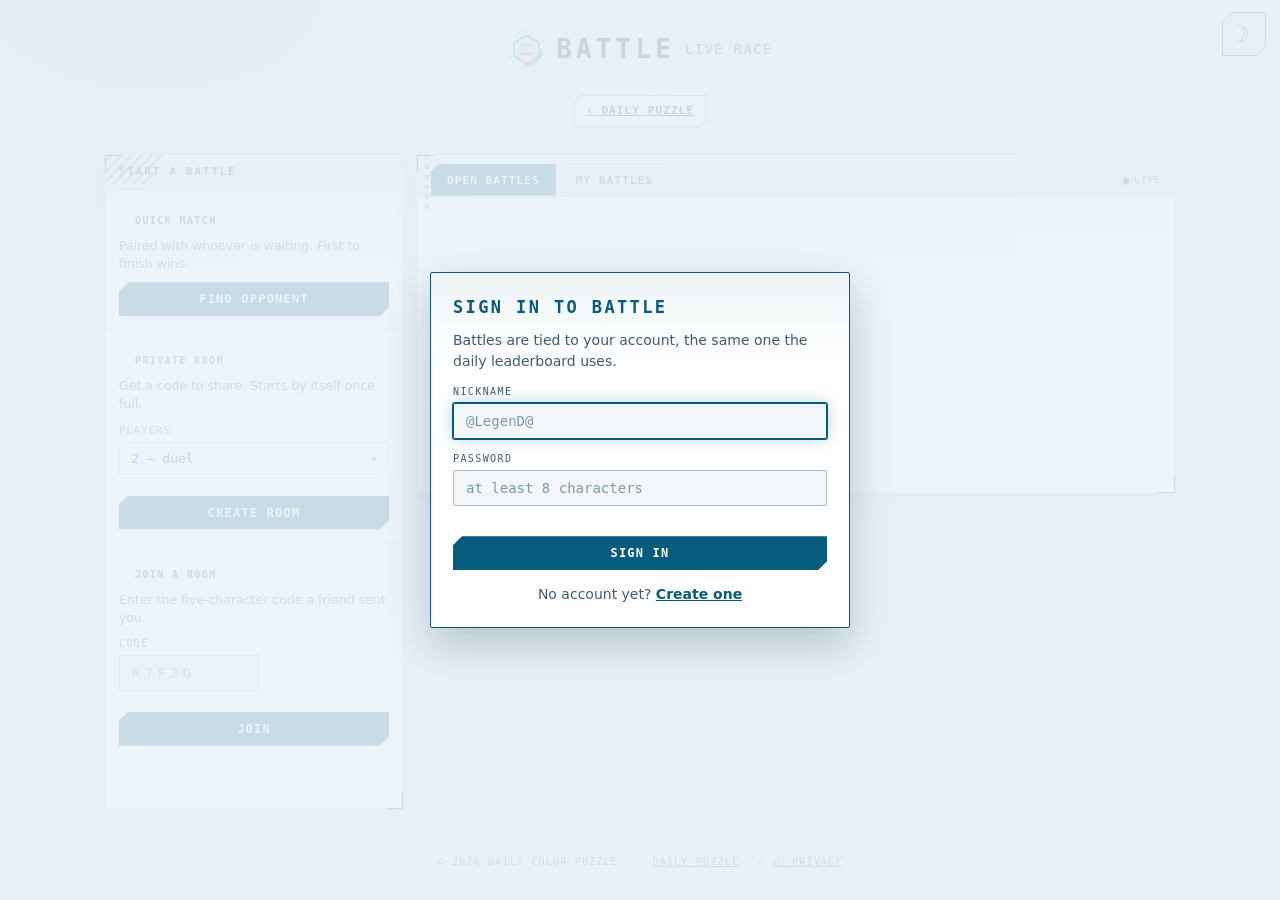
==== public/battle.html @ f9f747b9 "Battles: play to the finish, and stop waiting on the network The battle ended the moment one player " ====
<!DOCTYPE html>
<html lang="en">
<head>
<meta charset="utf-8">
<meta name="viewport" content="width=device-width, initial-scale=1, viewport-fit=cover">
<title>Battle &middot; Daily Color Puzzle</title>
<meta name="description" content="Race other players on a freshly dealt color puzzle. Every finish is ranked; the last player left has nobody to race.">
<meta name="theme-color" content="#030711">
<link rel="stylesheet" href="styles.css">
<link rel="icon" href="data:image/svg+xml,<svg xmlns='http://www.w3.org/2000/svg' viewBox='0 0 32 32'><rect width='32' height='32' fill='%23030711'/><circle cx='16' cy='16' r='14' fill='none' stroke='%23ff2be0' stroke-width='1.1' stroke-dasharray='1 3' opacity='.8'/><path d='M16 4.5 26.1 10.25 26.1 21.75 16 27.5 5.9 21.75 5.9 10.25Z' fill='none' stroke='%23ff2be0' stroke-width='1.6'/><rect x='10.5' y='11.4' width='11' height='2.5' rx='1.25' fill='%2331ff5a'/><rect x='10.5' y='14.9' width='11' height='2.5' rx='1.25' fill='%23f2ee4a'/><rect x='10.5' y='18.4' width='11' height='2.5' rx='1.25' fill='%23ff2be0'/></svg>">
</head>
<body class="battlepage">

<button type="button" id="themeBtn" class="themetoggle" title="Switch theme"
        aria-label="Switch between dark and light theme">&#9789;</button>

<h1 id="pageTitle">
  <svg class="logo" viewBox="0 0 48 48" aria-hidden="true">
    <circle class="logo-ticks" cx="24" cy="24" r="22"></circle>
    <circle class="logo-sweep" cx="24" cy="24" r="18.5"></circle>
    <path class="logo-hex" d="M24 6.5 39.2 15.25 39.2 32.75 24 41.5 8.8 32.75 8.8 15.25Z"></path>
    <rect class="logo-bar b1" x="16" y="17" width="16" height="3.6" rx="1.8"></rect>
    <rect class="logo-bar b2" x="16" y="22.2" width="16" height="3.6" rx="1.8"></rect>
    <rect class="logo-bar b3" x="16" y="27.4" width="16" height="3.6" rx="1.8"></rect>
  </svg>
  <span class="title-text">Battle</span>
  <span class="date" id="modeLabel">live race</span>
</h1>

<p class="battle-nav">
  <a href="index.html" class="btn btn-ghost btn-sm">&lsaquo; Daily puzzle</a>
  <span class="whoami-chip" id="whoamiChip" hidden></span>
</p>

<!-- Lobby ------------------------------------------------------------- -->
<div class="lobby" id="lobby">

  <!-- Ways in, kept small: the list beside them is what people came for. -->
  <aside class="hud lobby-actions" aria-labelledby="lobbyTitle">
    <span class="hud-hatch" aria-hidden="true"></span>
    <header class="hud-head">
      <h2 id="lobbyTitle">Start a battle</h2>
    </header>

    <div class="act">
      <h3 class="lb-h3">Quick match</h3>
      <p class="lobby-note">Paired with whoever is waiting. First to finish wins.</p>
      <button type="button" id="quickBtn" class="btn btn-primary btn-wide">Find opponent</button>
    </div>

    <div class="act">
      <h3 class="lb-h3">Private room</h3>
      <p class="lobby-note">Get a code to share. Starts by itself once full.</p>
      <div class="fld fld-inline">
        <span id="sizeLabel">Players</span>
        <!-- A native <select> draws its popup with the browser's own colours,
             which came out white-on-white here. This is a listbox we own. -->
        <div class="hudsel" id="sizeSel">
          <button type="button" class="hudsel-btn" id="sizeBtn" aria-haspopup="listbox"
                  aria-expanded="false" aria-labelledby="sizeLabel sizeBtn">
            <span id="sizeText">2 &mdash; duel</span>
            <span class="hudsel-caret" aria-hidden="true">&#9662;</span>
          </button>
          <ul class="hudsel-list" id="sizeList" role="listbox" aria-labelledby="sizeLabel" hidden>
            <li class="hudsel-opt" role="option" data-value="2" aria-selected="true">2 &mdash; duel</li>
            <li class="hudsel-opt" role="option" data-value="3" aria-selected="false">3 players</li>
            <li class="hudsel-opt" role="option" data-value="4" aria-selected="false">4 players</li>
            <li class="hudsel-opt" role="option" data-value="5" aria-selected="false">5 players</li>
            <li class="hudsel-opt" role="option" data-value="6" aria-selected="false">6 players</li>
            <li class="hudsel-opt" role="option" data-value="8" aria-selected="false">8 players</li>
          </ul>
        </div>
      </div>
      <button type="button" id="createBtn" class="btn btn-primary btn-wide">Create room</button>
    </div>

    <div class="act">
      <h3 class="lb-h3">Join a room</h3>
      <p class="lobby-note">Enter the five-character code a friend sent you.</p>
      <form id="joinForm">
        <label class="fld fld-inline">
          <span>Code</span>
          <input type="text" id="joinCode" class="txt txt-code" maxlength="5" placeholder="K7F2Q"
                 autocomplete="off" autocapitalize="characters" spellcheck="false" aria-label="Battle code">
        </label>
        <button type="submit" id="joinBtn" class="btn btn-primary btn-wide">Join</button>
      </form>
    </div>

    <p class="formnote" id="lobbyNote" role="status"></p>
  </aside>

  <!-- The main event: every room you can walk into, live. -->
  <section class="hud lobby-main" aria-labelledby="openTabBtn">
    <span class="hud-rail" aria-hidden="true"></span>
    <header class="hud-head tabhead">
      <div class="tabs" role="tablist" aria-label="Battles">
        <button type="button" class="tab" id="openTabBtn" role="tab"
                aria-selected="true" aria-controls="openPane">Open battles</button>
        <button type="button" class="tab" id="mineTabBtn" role="tab"
                aria-selected="false" aria-controls="minePane" tabindex="-1">My battles</button>
      </div>
      <span class="live" id="openLive"><i></i>live</span>
    </header>

    <div class="tabpane" id="openPane" role="tabpanel" aria-labelledby="openTabBtn">
      <div class="lb-wrap lb-wrap-tall" id="openList"></div>
    </div>

    <div class="tabpane" id="minePane" role="tabpanel" aria-labelledby="mineTabBtn" hidden>
      <div class="lb-wrap lb-wrap-tall" id="battleHistory"></div>
    </div>
  </section>

</div>

<!-- Waiting room ------------------------------------------------------ -->
<section class="hud room" id="room" hidden aria-labelledby="roomTitle">
  <span class="hud-hatch" aria-hidden="true"></span>
  <header class="hud-head">
    <h2 id="roomTitle">Waiting room</h2>
    <span class="hud-tag" id="roomTag">open</span>
  </header>

  <div class="room-code">
    <span class="room-code-label">Battle code</span>
    <b id="roomCode">&mdash;</b>
    <button type="button" id="copyLinkBtn" class="btn btn-ghost btn-sm">Copy invite link</button>
  </div>

  <ol class="roster" id="roster"></ol>
  <p class="formnote" id="roomNote" role="status">Waiting for players&hellip;</p>

  <div class="panel-actions">
    <button type="button" id="startBtn" class="btn btn-primary" hidden>Start now</button>
    <button type="button" id="leaveBtn" class="btn btn-ghost">Leave</button>
  </div>
</section>

<!-- Arena ------------------------------------------------------------- -->
<section class="arena" id="arena" hidden aria-label="Battle arena">
  <div class="battle-layout">

    <!-- The player's own panel: the same structure as the daily puzzle. -->
    <div class="game" id="game">
      <span class="hud-hatch" aria-hidden="true"></span>
      <header class="topbar">
        <span class="brand">Battle <b id="arenaCode">&mdash;</b></span>
        <span class="stat">Moves: <b id="myMoves">0</b></span>
        <span class="stat">Selected: <b id="mySelected">None</b></span>
        <span class="solved-chip" id="solvedChip" hidden>&#10003; Solved</span>
        <span class="goal" id="parStat" hidden>Par: <b id="parVal">&mdash;</b></span>
      </header>

      <main class="board" id="myBoard" aria-label="Your board"></main>

      <footer class="controls">
        <button type="button" id="quitBtn" class="btn btn-ghost">Forfeit</button>
        <p class="hist-summary" id="myProgress" role="status"></p>
        <div class="controls-right">
          <button type="button" id="eyeBtn" class="btn btn-icon" title="Toggle color labels"
                  aria-label="Toggle color labels" aria-pressed="false">&#128065;</button>
          <button type="button" id="undoBtn2" class="btn btn-primary">Undo</button>
        </div>
      </footer>

      <div class="countdown-veil" id="veil" hidden>
        <p class="veil-num" id="veilNum">3</p>
        <p class="veil-cap">Get ready</p>
      </div>
    </div>

    <!-- Opponents, live, at a glance. Shape only — never their colours. -->
    <aside class="hud rivalbox" aria-labelledby="rivalsTitle">
      <span class="hud-rail" aria-hidden="true"></span>
      <header class="hud-head">
        <h2 id="rivalsTitle">Opponents</h2>
        <span class="live" id="arenaLive"><i></i>live</span>
      </header>
      <div class="rivals" id="rivals"></div>
      <p class="rival-foot">Tube fill only &mdash; colours stay private.</p>
    </aside>

  </div>
</section>

<div class="overlay overlay-fixed" id="resultOverlay" hidden>
  <div class="panel">
    <svg class="emblem" id="resultEmblem" viewBox="0 0 96 96" role="img" aria-hidden="true">
      <g class="emblem-swords">
        <path d="M20 22 L66 68"></path><path d="M76 22 L30 68"></path>
        <path d="M14 16 L24 18 L22 28 Z"></path><path d="M82 16 L72 18 L74 28 Z"></path>
        <path d="M60 70 L74 76 L68 62"></path><path d="M36 70 L22 76 L28 62"></path>
      </g>
      <path class="emblem-shield" d="M48 14 L76 24 V50 C76 66 63 78 48 84 C33 78 20 66 20 50 V24 Z"></path>
      <!-- The swords cross exactly where the number sits, so it gets its own
           disc to stand on rather than competing with the blades. -->
      <circle class="emblem-disc" cx="48" cy="49" r="18"></circle>
      <text class="emblem-place" id="emblemPlace" x="48" y="59" text-anchor="middle">1</text>
    </svg>
    <h2 id="resultTitle">Battle over</h2>
    <p class="win-line" id="resultLine"></p>
    <div class="lb-wrap" id="resultTable"></div>
    <div class="panel-actions">
      <button type="button" id="againBtn" class="btn btn-primary">New battle</button>
      <a class="btn btn-ghost" href="index.html">Daily puzzle</a>
    </div>
  </div>
</div>

<div class="overlay overlay-fixed" id="authOverlay" hidden>
  <div class="panel">
    <h2 id="authTitle">Sign in to battle</h2>
    <p id="authBlurb">Battles are tied to your account, the same one the daily leaderboard uses.</p>
    <form id="authForm">
      <label class="fld">
        <span>Nickname</span>
        <input type="text" id="authName" class="txt" maxlength="24" placeholder="@LegenD@"
               autocomplete="username" aria-label="Nickname" required>
      </label>
      <label class="fld">
        <span>Password</span>
        <input type="password" id="authPass" class="txt" maxlength="200" minlength="8"
               placeholder="at least 8 characters" autocomplete="current-password"
               aria-label="Password" required>
      </label>
      <p class="formnote" id="authNote" role="status"></p>
      <div class="panel-actions">
        <button type="submit" id="authSubmit" class="btn btn-primary">Sign in</button>
      </div>
    </form>
    <p class="authswap">
      <span id="authSwapText">No account yet?</span>
      <button type="button" id="authSwap" class="linkbtn">Create one</button>
    </p>
  </div>
</div>

<canvas id="fx" aria-hidden="true"></canvas>
<div class="champ" id="champ" hidden aria-hidden="true">
  <p class="champ-rank">#1</p>
  <p class="champ-line">Won the battle</p>
</div>

<footer class="footnote">
  <span>&copy; <span id="footYear">2026</span> Daily Color Puzzle</span>
  <span class="foot-sep" aria-hidden="true">//</span>
  <a href="index.html">Daily puzzle</a>
  <span class="foot-sep" aria-hidden="true">//</span>
  <a href="privacy.html">&#9432; Privacy</a>
</footer>

<script src="fx.js"></script>
<script src="battle.js"></script>
</body>
</html>
---- public/styles.css ----
/* Daily Color Puzzle — HUD theme.
   Layout rules are unchanged from the previous stylesheet; only the visual
   language moved: deep navy grounds, cyan instrumentation, hairline rules,
   monospaced readouts and corner brackets. */

:root {
  --page-bg: #030711;
  --game-bg: #060e1e;
  --panel-bg: #08152a;
  --topbar-bg: #071528;
  --tube-bg: #08182c;
  --tube-edge: #14456b;
  --slot-bg: #050f1d;

  --ink: #d6f2ff;
  --ink-dim: #5e8fb4;
  --accent: #22e0ff;
  --accent-deep: #2f6dff;
  --accent-ink: #001420;
  --good: #31ffb2;

  --accent-rgb: 34 224 255;
  --deep-rgb: 47 109 255;
  --good-rgb: 49 255 178;
  --danger-rgb: 255 45 60;
  --panel-rgb: 6 14 30;
  --bar-rgb: 7 21 40;
  --page-rgb: 3 7 17;

  --panel-alpha: 0.15;
  --bar-alpha: 0.42;
  --placeholder: #3d6a8c;
  --table-head: #06121f;

  /* canvas map */
  --map-land: 120 214 255;
  --map-grid: 34 224 255;
  --map-star: 190 232 255;
  --map-streak: 225 250 255;


  /* Derived from --accent-rgb, so each theme gets its own automatically. */
  --line: rgb(var(--accent-rgb) / 0.16);
  --line-soft: rgb(var(--accent-rgb) / 0.09);
  --glow: 0 0 12px rgb(var(--accent-rgb) / 0.35);

  --font-ui: "Segoe UI", system-ui, -apple-system, Roboto, Helvetica, Arial, sans-serif;
  --font-mono: ui-monospace, "Cascadia Mono", "SF Mono", Menlo, Consolas, "Roboto Mono", "DejaVu Sans Mono", monospace;

  --c0:  #ff2d3c; /* red */
  --c1:  #ffa62b; /* orange */
  --c2:  #f2ee4a; /* yellow */
  --c3:  #31ff5a; /* green */
  --c4:  #22e6f5; /* cyan */
  --c5:  #3d6bff; /* blue */
  --c6:  #7a3ff5; /* violet */
  --c7:  #ff2be0; /* magenta */
  --c8:  #a3199f; /* purple */
  --c9:  #e6ecf5; /* white */

  /* Label ink, picked per color so the colorblind tags stay legible. */
  --t0: #fff; --t1: #000; --t2: #000; --t3: #000; --t4: #000;
  --t5: #fff; --t6: #fff; --t7: #000; --t8: #fff; --t9: #000;
}

/* The viewer's system setting decides until they pick one explicitly. */
@media (prefers-color-scheme: light) {
  :root:not([data-theme]) {
  --page-bg: #e9f1f8;
  --game-bg: #f5fafd;
  --panel-bg: #ffffff;
  --topbar-bg: #e6eff8;
  --tube-bg: #ffffff;
  --tube-edge: #8fb8d4;
  --slot-bg: #dfeaf4;

  --ink: #0a2436;
  --ink-dim: #3d5c70;
  --accent: #075b7c;
  --accent-deep: #2550b8;
  --accent-ink: #ffffff;
  --good: #076844;

  --accent-rgb: 7 91 124;
  --deep-rgb: 37 80 184;
  --good-rgb: 7 104 68;
  --danger-rgb: 190 30 45;
  --panel-rgb: 255 255 255;
  --bar-rgb: 219 233 245;
  --page-rgb: 233 241 248;

  --panel-alpha: 0.94;
  --bar-alpha: 0.97;
  --placeholder: #7d97a8;
  --table-head: #dce9f4;

  /* canvas map */
  --map-land: 18 92 138;
  --map-grid: 7 91 124;
  --map-star: 90 140 175;
  --map-streak: 20 90 130;
  }
}

:root[data-theme="light"] {
  --page-bg: #e9f1f8;
  --game-bg: #f5fafd;
  --panel-bg: #ffffff;
  --topbar-bg: #e6eff8;
  --tube-bg: #ffffff;
  --tube-edge: #8fb8d4;
  --slot-bg: #dfeaf4;

  --ink: #0a2436;
  --ink-dim: #3d5c70;
  --accent: #075b7c;
  --accent-deep: #2550b8;
  --accent-ink: #ffffff;
  --good: #076844;

  --accent-rgb: 7 91 124;
  --deep-rgb: 37 80 184;
  --good-rgb: 7 104 68;
  --danger-rgb: 190 30 45;
  --panel-rgb: 255 255 255;
  --bar-rgb: 219 233 245;
  --page-rgb: 233 241 248;

  --panel-alpha: 0.94;
  --bar-alpha: 0.97;
  --placeholder: #7d97a8;
  --table-head: #dce9f4;

  /* canvas map */
  --map-land: 18 92 138;
  --map-grid: 7 91 124;
  --map-star: 90 140 175;
  --map-streak: 20 90 130;
}

:root[data-theme="dark"] {
  --page-bg: #030711;
  --game-bg: #060e1e;
  --panel-bg: #08152a;
  --topbar-bg: #071528;
  --tube-bg: #08182c;
  --tube-edge: #14456b;
  --slot-bg: #050f1d;

  --ink: #d6f2ff;
  --ink-dim: #5e8fb4;
  --accent: #22e0ff;
  --accent-deep: #2f6dff;
  --accent-ink: #001420;
  --good: #31ffb2;

  --accent-rgb: 34 224 255;
  --deep-rgb: 47 109 255;
  --good-rgb: 49 255 178;
  --danger-rgb: 255 45 60;
  --panel-rgb: 6 14 30;
  --bar-rgb: 7 21 40;
  --page-rgb: 3 7 17;

  --panel-alpha: 0.15;
  --bar-alpha: 0.42;
  --placeholder: #3d6a8c;
  --table-head: #06121f;

  /* canvas map */
  --map-land: 120 214 255;
  --map-grid: 34 224 255;
  --map-star: 190 232 255;
  --map-streak: 225 250 255;
}


* { box-sizing: border-box; }

body {
  margin: 0;
  padding: 18px 14px 28px;
  background-color: var(--page-bg);
  /* Instrument grid, faint, plus a cool corner wash. */
  background-image:
    radial-gradient(90% 70% at 12% 0%, rgb(var(--deep-rgb) / 0.16), transparent 60%),
    radial-gradient(80% 60% at 100% 100%, rgb(var(--accent-rgb) / 0.10), transparent 60%);
  color: var(--ink);
  font: 16px/1.5 var(--font-ui);
  display: flex;
  flex-direction: column;
  align-items: center;
  gap: 12px;
  min-height: 100vh;
}

h1 {
  /* Sits on top of the body's 12px gap, so the title gets room to breathe
     without pushing the panels off a viewport-height layout. */
  margin: 12px 0 14px;
  align-self: center;
  display: flex;
  align-items: center;
  justify-content: center;
  gap: 12px;
  flex-wrap: wrap;
  text-align: center;
  font-family: var(--font-mono);
  font-size: clamp(20px, 4.4vw, 34px);
  font-weight: 700;
  letter-spacing: 0.16em;
  text-transform: uppercase;
  color: var(--ink);
  animation: title-in 0.7s ease both;
}
.title-text {
  animation: title-glow 3.4s ease-in-out infinite;
}
h1 .date {
  font-weight: 400;
  font-size: 0.52em;
  color: var(--accent);
  letter-spacing: 0.12em;
  text-shadow: 0 0 14px rgb(var(--accent-rgb) / 0.5);
}

@keyframes title-glow {
  0%, 100% {
    text-shadow: 0 0 14px rgb(var(--accent-rgb) / 0.4), 0 0 44px rgb(var(--accent-rgb) / 0.12);
  }
  50% {
    text-shadow: 0 0 22px rgb(var(--accent-rgb) / 0.85), 0 0 66px rgb(var(--accent-rgb) / 0.35);
  }
}
@keyframes title-in {
  from { opacity: 0; transform: translateY(-10px); letter-spacing: 0.4em; }
  to   { opacity: 1; transform: none; letter-spacing: 0.16em; }
}

/* Reticle mark, built from the same dial vocabulary as the rank gauge. */
.logo {
  width: 1.5em;
  height: 1.5em;
  flex: 0 0 auto;
  overflow: visible;
}
.logo-ticks {
  fill: none;
  stroke: var(--accent);
  stroke-width: 2.5;
  stroke-dasharray: 0.8 5;
  opacity: 0.85;
  transform-origin: 50% 50%;
  animation: spin-cw 18s linear infinite;
}
.logo-sweep {
  fill: none;
  stroke: var(--accent);
  stroke-width: 2;
  stroke-linecap: round;
  stroke-dasharray: 30 86;
  opacity: 0.9;
  transform-origin: 50% 50%;
  animation: spin-ccw 7s linear infinite;
  filter: drop-shadow(0 0 4px rgb(var(--accent-rgb) / 0.8));
}
.logo-hex {
  fill: rgb(var(--accent-rgb) / 0.07);
  stroke: var(--accent);
  stroke-width: 1.6;
  stroke-linejoin: round;
}
.logo-bar { filter: drop-shadow(0 0 3px currentColor); }
.logo-bar.b1 { fill: #31ff5a; color: #31ff5a; }
.logo-bar.b2 { fill: #f2ee4a; color: #f2ee4a; }
.logo-bar.b3 { fill: #ff2be0; color: #ff2be0; }

/* Stacked by default; the two-column desktop layout is opted into below. */
.layout {
  width: min(760px, 100%);
  display: flex;
  flex-direction: column;
  gap: 12px;
}
/* Stacked: the puzzle leads, the instrumentation follows. */
.game { order: 1; }
.hud-rank { order: 2; }
.hud-zone { order: 3; }
.leaderboard { order: 4; }
.hud-rank .gauge { min-height: 150px; }

/* ---------- world map ----------
   A dotted equirectangular map drawn on canvas from Natural Earth coastlines.
   It fills the puzzle panel body and never takes a pointer event. */

.worldmap {
  position: absolute;
  inset: 0;
  width: 100%;
  height: 100%;
  z-index: 0;
  pointer-events: none;
  opacity: 0.75;
}

/* An absolutely positioned canvas paints above its static siblings, so the
   panel's own contents are lifted over it explicitly. */
.game > .topbar,
.game > .board,
.game > .controls { position: relative; z-index: 1; }

/* ---------- theme toggle ----------
   Pinned opposite the countdown so the two corners balance, and out of the
   game controls where it competed with the play buttons. */



/* ---------- countdown ---------- */

.countdown {
  align-self: stretch;
  display: flex;
  align-items: baseline;
  gap: 8px;
  font-family: var(--font-mono);
  font-size: 10px;
  letter-spacing: 0.14em;
  text-transform: uppercase;
  color: var(--ink-dim);
}
.cd-time {
  font-size: 13px;
  font-weight: 700;
  color: var(--accent);
  font-variant-numeric: tabular-nums;
  text-shadow: 0 0 12px rgb(var(--accent-rgb) / 0.45);
}
.cd-time b { color: var(--ink-dim); font-weight: 400; margin: 0 1px 0 0; }
.cd-tz {
  font-size: 9px;
  letter-spacing: 0.12em;
  color: var(--ink-dim);
  border: 1px solid var(--line);
  padding: 1px 4px;
}

/* ---------- panel shell ---------- */

/* Fully clear: any tint or blur here is laid directly over the globe, which
   is the one thing this panel is meant to reveal. The top and bottom bars and
   the tubes carry their own backgrounds, so nothing loses legibility. */
.game {
  background: transparent !important;
  backdrop-filter: none !important;
}

.game,
.leaderboard,
.hud {
  position: relative;
  width: 100%;
  background:
    linear-gradient(180deg, rgb(var(--accent-rgb) / 0.05), transparent 120px),
    rgb(var(--panel-rgb) / var(--panel-alpha));
  backdrop-filter: blur(2px);
  border: 1px solid var(--line);
  border-radius: 2px;
  overflow: hidden;
  box-shadow:
    inset 0 0 40px rgb(var(--accent-rgb) / 0.05),
    0 0 0 1px rgb(var(--page-rgb) / 0.9),
    0 14px 40px rgba(0, 0, 0, 0.6);
}

/* Corner brackets, the HUD tell. */
.game::before, .game::after,
.leaderboard::before, .leaderboard::after,
.hud::before, .hud::after {
  content: "";
  position: absolute;
  width: 16px;
  height: 16px;
  pointer-events: none;
  z-index: 4;
  border: 0 solid var(--accent);
}
.game::before, .leaderboard::before, .hud::before {
  top: -1px; left: -1px;
  border-top-width: 2px;
  border-left-width: 2px;
}
.game::after, .leaderboard::after, .hud::after {
  bottom: -1px; right: -1px;
  border-bottom-width: 2px;
  border-right-width: 2px;
}

/* ---------- chamfered left-column panels ----------
   The reference cuts the top-left corner of its left-hand blocks and fills
   the notch with diagonal hatching. clip-path removes the border along the
   cut, so the angled edge is redrawn as a rotated hairline. */

.hud-rank, .game {
  --chamfer: 34px;
  clip-path: polygon(
    var(--chamfer) 0, 100% 0, 100% 100%, 0 100%, 0 var(--chamfer)
  );
}

/* The top-left bracket would sit in the removed corner, so it becomes the
   angled edge itself. */
.hud-rank::before, .game::before {
  content: "";
  position: absolute;
  top: calc(var(--chamfer) / 2);
  left: calc(var(--chamfer) / 2 - (var(--chamfer) * 1.4142) / 2);
  width: calc(var(--chamfer) * 1.4142);
  height: 0;
  border: 0;
  border-top: 1px solid var(--accent);
  transform: rotate(-45deg);
  transform-origin: 50% 50%;
  box-shadow: 0 0 8px rgb(var(--accent-rgb) / 0.5);
  z-index: 4;
}

.hud-hatch {
  position: absolute;
  top: 0;
  left: var(--chamfer);
  width: 58px;
  height: 30px;
  background: repeating-linear-gradient(
    -45deg,
    rgb(var(--accent-rgb) / 0.42) 0 2px,
    transparent 2px 7px
  );
  clip-path: polygon(0 0, 100% 0, calc(100% - 14px) 100%, 0 100%);
  pointer-events: none;
  z-index: 3;
}

/* A short instrument rail down the cut edge, as on the reference dial. */
.hud-rail {
  position: absolute;
  left: 8px;
  top: calc(var(--chamfer) + 14px);
  width: 4px;
  height: 54px;
  background: repeating-linear-gradient(
    180deg,
    var(--accent) 0 4px,
    transparent 4px 10px
  );
  opacity: 0.5;
  pointer-events: none;
  z-index: 3;
}

.hud-rank .hud-head { padding-left: calc(var(--chamfer) + 66px); gap: 8px; }
.hud-rank .hud-head .btn-sm { flex: 0 0 auto; padding: 5px 10px; font-size: 10px; }
.hud-rank .hud-tag { overflow: hidden; text-overflow: ellipsis; }
.game .topbar { padding-left: calc(var(--chamfer) + 66px); }

/* ---------- HUD panel chrome ---------- */

.hud { display: flex; flex-direction: column; min-height: 0; }

.hud-head {
  display: flex;
  align-items: baseline;
  justify-content: space-between;
  gap: 10px;
  padding: 9px 14px;
  background: rgb(var(--bar-rgb) / var(--bar-alpha));
  border-bottom: 1px solid var(--line);
}
.hud-head h2 {
  margin: 0;
  font-family: var(--font-mono);
  font-size: 11px;
  font-weight: 700;
  letter-spacing: 0.16em;
  text-transform: uppercase;
  color: var(--accent);
  text-shadow: 0 0 12px rgb(var(--accent-rgb) / 0.4);
}
.hud-tag {
  font-family: var(--font-mono);
  font-size: 9px;
  letter-spacing: 0.14em;
  text-transform: uppercase;
  color: var(--ink-dim);
  white-space: nowrap;
}

/* ---------- rank gauge ---------- */

.rank-row {
  flex: 1 1 auto;
  min-height: 0;
  display: grid;
  grid-template-columns: 1fr auto 1fr;
  align-items: stretch;
  gap: 8px;
  /* Extra left padding so the label clears the decorative rail. */
  padding: 6px 14px 8px 26px;
}
.rank-row .rank-stat { align-self: center; }
.rank-stat { margin: 0; min-width: 0; }
.rank-stat:last-child { text-align: right; }
.rank-stat dt {
  font-family: var(--font-mono);
  font-size: 9px;
  letter-spacing: 0.12em;
  text-transform: uppercase;
  color: var(--ink-dim);
  white-space: nowrap;
}
.rank-stat dd {
  margin: 2px 0 0;
  font-family: var(--font-mono);
  font-size: 26px;
  font-weight: 700;
  line-height: 1.1;
  color: var(--ink);
  font-variant-numeric: tabular-nums;
  text-shadow: 0 0 14px rgb(var(--accent-rgb) / 0.35);
}

.gauge {
  position: relative;
  flex: 1 1 auto;
  display: grid;
  place-items: center;
  padding: 10px;
  min-height: 0;
}
.gauge-svg {
  width: min(100%, 190px);
  height: auto;
  max-height: 100%;
  display: block;
  overflow: visible;
}
.g-ticks {
  fill: none;
  stroke: rgb(var(--accent-rgb) / 0.4);
  stroke-width: 5;
  stroke-dasharray: 1 7;
  transform-origin: 50% 50%;
  animation: spin-cw 26s linear infinite;
}
.g-track { fill: none; stroke: rgb(var(--accent-rgb) / 0.14); stroke-width: 8; }
.g-fill {
  fill: none;
  stroke: var(--accent);
  stroke-width: 8;
  stroke-linecap: butt;
  stroke-dasharray: 0 999;
  transform: rotate(-90deg);
  transform-origin: 50% 50%;
  transition: stroke-dasharray 0.5s ease;
  filter: drop-shadow(0 0 6px rgb(var(--accent-rgb) / 0.8));
}
/* Dashed, so the counter-rotation is actually visible — a plain ring would
   look static however fast it turned. */
.g-inner {
  fill: rgb(var(--accent-rgb) / 0.05);
  stroke: rgb(var(--accent-rgb) / 0.3);
  stroke-width: 2;
  stroke-dasharray: 18 12;
  transform-origin: 50% 50%;
  animation: spin-ccw 34s linear infinite;
}

@keyframes spin-cw  { from { transform: rotate(0deg); }   to { transform: rotate(360deg); } }
@keyframes spin-ccw { from { transform: rotate(0deg); }   to { transform: rotate(-360deg); } }

.gauge-center {
  position: absolute;
  inset: 0;
  margin: 0;
  display: flex;
  flex-direction: column;
  align-items: center;
  justify-content: center;
  gap: 2px;
  pointer-events: none;
  text-align: center;
}
.gauge-center b {
  font-family: var(--font-mono);
  font-size: 40px;
  font-weight: 700;
  line-height: 1;
  color: var(--accent);
  font-variant-numeric: tabular-nums;
  text-shadow: 0 0 18px rgb(var(--accent-rgb) / 0.6);
}
.gauge-center span {
  font-family: var(--font-mono);
  font-size: 9px;
  letter-spacing: 0.12em;
  text-transform: uppercase;
  color: var(--ink-dim);
}

.hud-readout {
  display: flex;
  margin: 0;
  border-top: 1px solid var(--line-soft);
}
.hud-readout div {
  flex: 1 1 0;
  min-width: 0;
  padding: 8px 6px;
  text-align: center;
  border-left: 1px solid var(--line-soft);
}
.hud-readout div:first-child { border-left: 0; }
.hud-readout dt {
  font-family: var(--font-mono);
  font-size: 8px;
  letter-spacing: 0.12em;
  text-transform: uppercase;
  color: var(--ink-dim);
}
.hud-readout dd {
  margin: 2px 0 0;
  font-family: var(--font-mono);
  font-size: 15px;
  font-weight: 700;
  color: var(--ink);
  font-variant-numeric: tabular-nums;
}

/* ---------- top bar ---------- */

.topbar {
  display: flex;
  align-items: center;
  gap: 16px;
  flex-wrap: wrap;
  padding: 12px 16px;
  background: rgb(var(--bar-rgb) / var(--bar-alpha));
  border-bottom: 1px solid var(--line);
  font-family: var(--font-mono);
  font-size: 12px;
  letter-spacing: 0.08em;
  text-transform: uppercase;
}
.brand {
  font-weight: 700;
  font-size: 12px;
  color: var(--accent);
  padding-left: 14px;
  position: relative;
}
.brand::before {
  content: "";
  position: absolute;
  left: 0;
  top: 50%;
  width: 7px;
  height: 7px;
  margin-top: -3px;
  background: var(--accent);
  box-shadow: var(--glow);
}
.stat { color: var(--ink-dim); font-weight: 500; }
.stat b {
  color: var(--ink);
  font-weight: 700;
  font-variant-numeric: tabular-nums;
  text-shadow: 0 0 10px rgb(var(--accent-rgb) / 0.4);
}
.goal {
  margin-left: auto;
  padding: 5px 12px;
  border: 1px solid var(--accent);
  background: rgb(var(--accent-rgb) / 0.12);
  color: var(--accent);
  font-weight: 700;
  font-size: 11px;
  letter-spacing: 0.1em;
  white-space: nowrap;
  box-shadow: inset 0 0 14px rgb(var(--accent-rgb) / 0.16);
}

/* ---------- board ---------- */

.board {
  display: grid;
  grid-template-columns: repeat(4, 1fr);
  gap: 12px;
  padding: 18px clamp(14px, 4vw, 40px);
  justify-items: center;
  background: transparent;
}

.tube {
  --lift: 0px;
  position: relative;
  width: 100%;
  max-width: 104px;
  display: flex;
  flex-direction: column;
  justify-content: flex-end;
  gap: 5px;
  padding: 7px;
  border: 1px solid var(--tube-edge);
  border-radius: 2px;
  background: linear-gradient(180deg, rgb(var(--accent-rgb) / 0.06), transparent 60%), rgba(8, 24, 44, 0.9);
  cursor: pointer;
  transition: transform 0.12s ease, border-color 0.12s ease, box-shadow 0.12s ease;
  font: inherit;
  color: inherit;
}
.tube:hover:not(:disabled) {
  border-color: rgb(var(--accent-rgb) / 0.6);
  box-shadow: 0 0 14px rgb(var(--accent-rgb) / 0.16);
}
.tube:focus-visible { outline: 2px solid var(--accent); outline-offset: 3px; }
.tube.selected {
  border-color: var(--accent);
  box-shadow:
    inset 0 0 18px rgb(var(--accent-rgb) / 0.18),
    0 0 0 1px var(--accent),
    0 0 22px rgb(var(--accent-rgb) / 0.4);
  transform: translateY(-4px);
}
/* A finished tube keeps a steady glow in its own colour, and flashes a ring
   outward at the moment it completes. --done-c is set per tube from JS. */
.tube.done {
  border-color: color-mix(in srgb, var(--done-c) 65%, transparent);
  box-shadow:
    inset 0 0 20px color-mix(in srgb, var(--done-c) 20%, transparent),
    0 0 16px color-mix(in srgb, var(--done-c) 40%, transparent);
  animation: done-breathe 2.8s ease-in-out infinite;
}
.tube.done .block {
  box-shadow:
    inset 0 -2px 6px rgba(0, 0, 0, 0.4),
    0 0 14px color-mix(in srgb, var(--c) 65%, transparent);
}

@keyframes done-breathe {
  0%, 100% {
    box-shadow:
      inset 0 0 20px color-mix(in srgb, var(--done-c) 18%, transparent),
      0 0 14px color-mix(in srgb, var(--done-c) 32%, transparent);
  }
  50% {
    box-shadow:
      inset 0 0 26px color-mix(in srgb, var(--done-c) 30%, transparent),
      0 0 26px color-mix(in srgb, var(--done-c) 62%, transparent);
  }
}

/* The completion flash: an expanding ring, drawn on a pseudo-element so it
   cannot fight the tube's own lift transform when selected. */
.tube.just-done::after {
  content: "";
  position: absolute;
  inset: -3px;
  border-radius: 5px;
  border: 2px solid var(--done-c);
  pointer-events: none;
  animation: done-ring 0.9s cubic-bezier(0.22, 0.61, 0.36, 1) forwards;
}

@keyframes done-ring {
  0%   { opacity: 0.95; transform: scale(1);    filter: drop-shadow(0 0 10px var(--done-c)); }
  70%  { opacity: 0.35; transform: scale(1.16); }
  100% { opacity: 0;    transform: scale(1.26); filter: drop-shadow(0 0 0 var(--done-c)); }
}
.tube.nudge { animation: nudge 0.26s ease; }

@keyframes nudge {
  0%, 100% { transform: translateX(0); }
  25%      { transform: translateX(-5px); }
  75%      { transform: translateX(5px); }
}

.slot {
  height: 23px;
  border-radius: 7px;
  background: var(--slot-bg);
  box-shadow: inset 0 0 0 1px rgb(var(--accent-rgb) / 0.07);
}

/* Per-color classes rather than inline style attributes, so the deployed
   site can ship a Content-Security-Policy without 'unsafe-inline'. */
.block.c0 { --c: var(--c0); --t: var(--t0); }
.block.c1 { --c: var(--c1); --t: var(--t1); }
.block.c2 { --c: var(--c2); --t: var(--t2); }
.block.c3 { --c: var(--c3); --t: var(--t3); }
.block.c4 { --c: var(--c4); --t: var(--t4); }
.block.c5 { --c: var(--c5); --t: var(--t5); }
.block.c6 { --c: var(--c6); --t: var(--t6); }
.block.c7 { --c: var(--c7); --t: var(--t7); }
.block.c8 { --c: var(--c8); --t: var(--t8); }
.block.c9 { --c: var(--c9); --t: var(--t9); }

/* Blocks keep their ten colors — that is game information, not decoration —
   but pick up the emissive treatment of the theme. */
.block {
  position: relative;
  height: 23px;
  border-radius: 7px;
  background: linear-gradient(180deg, color-mix(in srgb, var(--c) 78%, #fff), var(--c));
  box-shadow:
    inset 0 -2px 6px rgba(0, 0, 0, 0.4),
    0 0 10px color-mix(in srgb, var(--c) 45%, transparent);
  transition: transform 0.12s ease;
  display: grid;
  place-items: center;
}
.block::before {
  content: "";
  position: absolute;
  inset: 3px 6px auto 6px;
  height: 5px;
  border-radius: 4px;
  background: rgba(255, 255, 255, 0.4);
}
.block .tag {
  position: relative;
  font-family: var(--font-mono);
  font-size: 12px;
  font-weight: 700;
  color: var(--t);
  opacity: 0.78;
  letter-spacing: 0.04em;
  display: none;
}
body.labels .block .tag { display: block; }

/* Selected blocks nudge downward, the direction they leave the tube. */
.tube.selected .block.lifted { transform: translateY(3px) scale(1.03); }

/* ---------- controls ---------- */

.controls {
  display: flex;
  align-items: center;
  gap: 12px;
  padding: 14px 16px;
  background: rgb(var(--bar-rgb) / var(--bar-alpha));
  border-top: 1px solid var(--line);
  min-width: 0;
}
.controls #restartBtn { flex: 0 0 auto; }
.controls-right { margin-left: auto; display: flex; gap: 10px; flex: 0 0 auto; }

/* Your solve history, inline in the game footer. Scrolls sideways so a long
   history never widens the panel. */
.histstrip {
  flex: 1 1 auto;
  min-width: 0;
  display: flex;
  align-items: center;
  gap: 6px;
  overflow-x: auto;
  scrollbar-width: thin;
  padding: 2px 0;
}
/* The readable part: today, in words. */
.hist-summary {
  flex: 0 0 auto;
  margin: 0;
  font-family: var(--font-mono);
  font-size: 12px;
  font-weight: 500;
  letter-spacing: 0.06em;
  text-transform: uppercase;
  color: var(--ink-dim);
  white-space: nowrap;
}
.hist-summary b {
  color: var(--accent);
  font-size: 15px;
  font-weight: 700;
  font-variant-numeric: tabular-nums;
  text-shadow: 0 0 10px rgb(var(--accent-rgb) / 0.5);
}
.hist-unsolved { font-weight: 500; }
.hist-latest {
  margin-left: 6px;
  padding: 2px 8px;
  border: 1px solid var(--line);
  background: rgb(var(--accent-rgb) / 0.06);
  font-size: 11px;
  font-weight: 700;
  color: var(--ink-dim);
}

.hist-label {
  flex: 0 0 auto;
  font-family: var(--font-mono);
  font-size: 10px;
  font-weight: 700;
  text-transform: uppercase;
  letter-spacing: 0.12em;
  color: var(--ink-dim);
  padding-right: 2px;
}

.chip {
  flex: 0 0 auto;
  display: inline-flex;
  align-items: baseline;
  gap: 6px;
  padding: 5px 10px;
  border: 1px solid var(--line);
  border-radius: 2px;
  background: rgb(var(--accent-rgb) / 0.04);
  font-family: var(--font-mono);
  font-size: 12px;
  font-weight: 700;
  font-variant-numeric: tabular-nums;
  white-space: nowrap;
  cursor: default;
}
.chip b {
  font-size: 10px;
  font-weight: 500;
  color: var(--ink-dim);
  letter-spacing: 0.06em;
  text-transform: uppercase;
}
.chip-best { border-color: rgb(var(--good-rgb) / 0.55); box-shadow: inset 0 0 12px rgb(var(--good-rgb) / 0.1); }
.chip-best b { color: var(--good); }
.chip-today {
  border-color: var(--accent);
  background: rgb(var(--accent-rgb) / 0.12);
  box-shadow: inset 0 0 12px rgb(var(--accent-rgb) / 0.18);
}
.chip-today b { color: var(--accent); }

/* ---------- controls ----------
   Every control is a notched HUD plate: the element's own background is the
   1px edge and an inset pseudo-element supplies the fill, because clip-path
   removes a real border. Two corners are cut, matching the panels. */

.btn,
.themetoggle,
.datepick,
.cal-nav {
  --btn-edge: var(--accent);
  --btn-fill: color-mix(in srgb, rgb(var(--accent-rgb)) 12%, var(--game-bg));
  --btn-ink: var(--accent);
  --notch: 9px;

  position: relative;
  border: 0;
  border-radius: 0;
  padding: 10px 18px;
  background: var(--btn-edge);
  color: var(--btn-ink);
  font-family: var(--font-mono);
  font-size: 12px;
  font-weight: 700;
  letter-spacing: 0.1em;
  text-transform: uppercase;
  cursor: pointer;
  clip-path: polygon(
    var(--notch) 0, 100% 0,
    100% calc(100% - var(--notch)), calc(100% - var(--notch)) 100%,
    0 100%, 0 var(--notch)
  );
  transition: color 0.14s ease, background 0.14s ease;
}

/* The fill sits above the edge and below the label. */
.btn::before,
.themetoggle::before,
.datepick::before,
.cal-nav::before {
  content: "";
  position: absolute;
  inset: 1px;
  z-index: -1;
  background: var(--btn-fill);
  clip-path: polygon(
    calc(var(--notch) - 1px) 0, 100% 0,
    100% calc(100% - var(--notch) + 1px), calc(100% - var(--notch) + 1px) 100%,
    0 100%, 0 calc(var(--notch) - 1px)
  );
  transition: background 0.14s ease;
}

.btn:hover:not(:disabled),
.themetoggle:hover,
.datepick:hover,
.cal-nav:hover:not(:disabled) { --btn-fill: color-mix(in srgb, rgb(var(--accent-rgb)) 28%, var(--game-bg)); }

/* clip-path would cut an outline off, so focus is drawn inside the shape. */
.btn:focus-visible::after,
.themetoggle:focus-visible::after,
.datepick:focus-visible::after,
.cal-nav:focus-visible::after {
  content: "";
  position: absolute;
  inset: 3px;
  border: 1px solid var(--btn-ink);
  pointer-events: none;
}
.btn:focus-visible,
.themetoggle:focus-visible,
.datepick:focus-visible,
.cal-nav:focus-visible { outline: none; --btn-fill: color-mix(in srgb, rgb(var(--accent-rgb)) 30%, var(--game-bg)); }

.btn:disabled { opacity: 0.3; cursor: default; }

.btn-primary {
  --btn-fill: var(--accent);
  --btn-ink: var(--accent-ink);
  box-shadow: 0 0 18px rgb(var(--accent-rgb) / 0.4);
}
.btn-primary:hover:not(:disabled) { --btn-fill: #6bebff; }

.btn-ghost {
  --btn-edge: rgb(var(--accent-rgb) / 0.5);
  --btn-fill: var(--game-bg);
  --btn-ink: var(--ink);
}
.btn-ghost:hover:not(:disabled) { --btn-fill: color-mix(in srgb, rgb(var(--accent-rgb)) 18%, var(--game-bg)); }

.btn-icon {
  width: 42px;
  padding: 10px 0;
  font-size: 14px;
  text-align: center;
}
.btn-icon[aria-pressed="true"] {
  --btn-fill: var(--accent);
  --btn-ink: var(--accent-ink);
  box-shadow: 0 0 18px rgb(var(--accent-rgb) / 0.4);
}

#helpBtn {
  --btn-edge: rgb(var(--danger-rgb) / 0.75);
  --btn-fill: color-mix(in srgb, rgb(var(--danger-rgb)) 16%, var(--game-bg));
  --btn-ink: #ff6470;
}
#helpBtn:hover:not(:disabled) { --btn-fill: color-mix(in srgb, rgb(var(--danger-rgb)) 30%, var(--game-bg)); }

/* Declared after the shared control block so these win over it — including
   position, which the shared rule sets to relative. */
.themetoggle {
  --notch: 10px;
  position: fixed;
  top: 12px;
  right: 14px;
  z-index: 21;
  width: 44px;
  height: 44px;
  display: grid;
  place-items: center;
  padding: 0;
  font-size: 24px;
  line-height: 1;
}

/* ---------- overlays ---------- */

.overlay {
  position: absolute;
  inset: 0;
  display: grid;
  place-items: center;
  padding: 20px;
  background: rgb(var(--page-rgb) / 0.88);
  z-index: 5;
}
.overlay[hidden] { display: none; }

/* Page-level modals: the identity gate must cover the whole screen, not just
   one panel, and the profile dialog no longer belongs to the leaderboard. */
.overlay-fixed { position: fixed; z-index: 60; }

.panel {
  position: relative;
  width: min(420px, 100%);
  background:
    linear-gradient(180deg, rgb(var(--accent-rgb) / 0.07), transparent 90px),
    var(--panel-bg);
  border: 1px solid var(--accent);
  border-radius: 2px;
  padding: 22px;
  box-shadow:
    inset 0 0 40px rgb(var(--accent-rgb) / 0.08),
    0 0 40px rgb(var(--accent-rgb) / 0.18),
    0 18px 44px rgba(0, 0, 0, 0.7);
}
.panel h2 {
  margin: 0 0 10px;
  font-family: var(--font-mono);
  font-size: 17px;
  font-weight: 700;
  letter-spacing: 0.14em;
  text-transform: uppercase;
  color: var(--accent);
  text-shadow: 0 0 14px rgb(var(--accent-rgb) / 0.5);
}
.panel-h3 {
  margin: 18px 0 6px;
  font-family: var(--font-mono);
  font-size: 10px;
  font-weight: 700;
  text-transform: uppercase;
  letter-spacing: 0.14em;
  color: var(--ink-dim);
}
.panel .idrow { padding: 0; margin-bottom: 10px; }
.panel-actions-wrap { margin-bottom: 16px; }
.panel .formnote { display: block; margin: 0 0 4px; }
.panel p { margin: 0 0 12px; color: var(--ink-dim); font-size: 14px; }
.win-line { color: var(--ink) !important; font-size: 15px; }

.rules { margin: 0 0 14px; padding-left: 18px; color: var(--ink-dim); font-size: 14px; }
.rules li { margin-bottom: 7px; }
.rules b { color: var(--accent); }
.keys { font-size: 12px; }
kbd {
  border: 1px solid var(--line);
  background: rgb(var(--accent-rgb) / 0.08);
  border-radius: 2px;
  padding: 1px 6px;
  font-family: var(--font-mono);
  font-size: 11px;
  color: var(--accent);
}

.stats {
  display: grid;
  grid-template-columns: repeat(3, 1fr);
  gap: 10px;
  margin: 0 0 18px;
  text-align: center;
}
.stats div {
  background: rgb(var(--accent-rgb) / 0.06);
  border: 1px solid var(--line);
  border-radius: 2px;
  padding: 10px 6px;
}
.stats dt {
  font-family: var(--font-mono);
  font-size: 10px;
  text-transform: uppercase;
  letter-spacing: 0.12em;
  color: var(--ink-dim);
}
.stats dd {
  margin: 3px 0 0;
  font-family: var(--font-mono);
  font-size: 20px;
  font-weight: 700;
  color: var(--accent);
  text-shadow: 0 0 12px rgb(var(--accent-rgb) / 0.45);
}

/* ---------- leaderboard ---------- */

.lb-head {
  display: flex;
  align-items: center;
  justify-content: space-between;
  gap: 12px;
  flex-wrap: wrap;
  padding: 10px 16px;
  background: rgb(var(--bar-rgb) / var(--bar-alpha));
  border-bottom: 1px solid var(--line);
}
.lb-head h2 {
  margin: 0;
  font-family: var(--font-mono);
  font-size: 13px;
  font-weight: 700;
  letter-spacing: 0.14em;
  text-transform: uppercase;
  color: var(--accent);
  text-shadow: 0 0 12px rgb(var(--accent-rgb) / 0.4);
}
.lb-head .btn-sm { flex: 0 0 auto; }

.live {
  display: inline-flex;
  align-items: center;
  gap: 5px;
  flex: 0 0 auto;
  font-family: var(--font-mono);
  font-size: 9px;
  letter-spacing: 0.14em;
  text-transform: uppercase;
  color: var(--ink-dim);
}
.live i {
  width: 6px;
  height: 6px;
  border-radius: 50%;
  background: var(--good);
  box-shadow: 0 0 8px rgb(var(--good-rgb) / 0.8);
  animation: live-pulse 2s ease-in-out infinite;
}
.live[data-state="paused"] i { background: var(--ink-dim); box-shadow: none; animation: none; }
.live[data-state="offline"] i { background: #ff6470; box-shadow: 0 0 8px rgba(255, 100, 112, 0.7); animation: none; }
@keyframes live-pulse {
  0%, 100% { opacity: 1; }
  50%      { opacity: 0.25; }
}

/* The trigger reads as a field; the calendar itself is ours, because a native
   date popup is browser chrome and cannot take the theme. */
.datepick {
  --notch: 7px;
  flex: 0 0 auto;
  display: inline-flex;
  align-items: center;
  gap: 8px;
  font-size: 11px;
  letter-spacing: 0.06em;
  padding: 5px 9px;
}
.datepick[aria-expanded="true"] { --btn-fill: rgb(var(--accent-rgb) / 0.28); }
.datepick-ico { opacity: 0.75; font-size: 10px; }

/* ---------- calendar ---------- */

.cal {
  position: fixed;
  z-index: 70;
  width: 232px;
  padding: 10px;
  background:
    linear-gradient(180deg, rgb(var(--accent-rgb) / 0.08), transparent 70px),
    var(--panel-bg);
  border: 1px solid var(--accent);
  border-radius: 2px;
  box-shadow:
    inset 0 0 30px rgb(var(--accent-rgb) / 0.08),
    0 0 30px rgb(var(--accent-rgb) / 0.22),
    0 16px 40px rgba(0, 0, 0, 0.7);
}
.cal[hidden] { display: none; }

.cal-head {
  display: flex;
  align-items: center;
  justify-content: space-between;
  gap: 8px;
  margin-bottom: 8px;
}
.cal-month {
  font-family: var(--font-mono);
  font-size: 11px;
  font-weight: 700;
  letter-spacing: 0.14em;
  text-transform: uppercase;
  color: var(--accent);
  text-shadow: 0 0 12px rgb(var(--accent-rgb) / 0.45);
}
.cal-nav {
  --notch: 6px;
  font-size: 13px;
  line-height: 1;
  padding: 3px 9px;
}
.cal-nav:disabled { opacity: 0.25; cursor: default; }

.cal-dow, .cal-grid {
  display: grid;
  grid-template-columns: repeat(7, 1fr);
  gap: 2px;
}
.cal-dow {
  margin-bottom: 4px;
  font-family: var(--font-mono);
  font-size: 9px;
  letter-spacing: 0.08em;
  color: var(--ink-dim);
  text-align: center;
}

.cal-day {
  aspect-ratio: 1;
  display: grid;
  place-items: center;
  border: 1px solid transparent;
  border-radius: 2px;
  background: rgb(var(--accent-rgb) / 0.05);
  color: var(--ink);
  font-family: var(--font-mono);
  font-size: 11px;
  font-variant-numeric: tabular-nums;
  cursor: pointer;
}
.cal-day:hover:not(:disabled) { background: rgb(var(--accent-rgb) / 0.22); border-color: var(--accent); }
.cal-day:focus-visible { outline: 2px solid var(--accent); outline-offset: 1px; }
.cal-day:disabled { opacity: 0.18; cursor: default; background: transparent; }
.cal-day.blank { background: none; border: 0; cursor: default; }
.cal-day.now { border-color: rgb(var(--accent-rgb) / 0.55); color: var(--accent); }
.cal-day.sel {
  background: var(--accent);
  border-color: var(--accent);
  color: var(--accent-ink);
  font-weight: 700;
  box-shadow: 0 0 12px rgb(var(--accent-rgb) / 0.55);
}

.cal-foot { margin-top: 8px; display: flex; justify-content: flex-end; }
.btn-xs { padding: 4px 8px; font-size: 10px; line-height: 1.2; border-color: rgb(var(--accent-rgb) / 0.35); }

/* Readout meters, as under the reference's numeric panels. */
.meter {
  margin-top: 6px;
  height: 5px;
  background: rgb(var(--accent-rgb) / 0.1);
  border: 1px solid var(--line-soft);
  border-radius: 1px;
  overflow: hidden;
}
.meter-fill {
  display: block;
  width: 0;
  height: 100%;
  background: linear-gradient(90deg, var(--accent-deep), var(--accent));
  box-shadow: 0 0 8px rgb(var(--accent-rgb) / 0.65);
  transition: width 0.5s ease;
}

.segs { margin-top: 6px; display: flex; gap: 2px; }
.rank-stat:last-child .segs { justify-content: flex-end; }
.seg {
  width: 8px;
  height: 5px;
  background: rgb(var(--accent-rgb) / 0.12);
  border: 1px solid var(--line-soft);
}
.seg.on {
  background: var(--accent);
  border-color: var(--accent);
  box-shadow: 0 0 7px rgb(var(--accent-rgb) / 0.7);
}
.lb-sub { margin: 2px 0 0; font-size: 12px; color: var(--ink-dim); }

.lb-summary { display: flex; gap: 16px; margin: 0 auto 0 0; padding-left: 8px; }
.lb-summary div { text-align: right; }
.lb-summary dt {
  font-family: var(--font-mono);
  font-size: 9px;
  text-transform: uppercase;
  letter-spacing: 0.12em;
  color: var(--ink-dim);
}
.lb-summary dd {
  margin: 0;
  font-family: var(--font-mono);
  font-size: 15px;
  font-weight: 700;
  color: var(--ink);
  font-variant-numeric: tabular-nums;
}

.lb-block { border-top: 1px solid var(--line-soft); }
.lb-h3 {
  margin: 0;
  padding: 10px 16px 0;
  font-family: var(--font-mono);
  font-size: 10px;
  font-weight: 700;
  text-transform: uppercase;
  letter-spacing: 0.14em;
  color: var(--accent);
}
.lb-note { margin: 4px 0 0; padding: 0 16px; font-size: 11px; color: var(--ink-dim); }

.lb-wrap {
  max-height: 260px;
  overflow-y: auto;
  overflow-x: auto;
  margin-top: 8px;
}

.solved-chip {
  padding: 4px 10px;
  border: 1px solid rgb(var(--good-rgb) / 0.6);
  background: rgb(var(--good-rgb) / 0.12);
  color: var(--good);
  font-size: 11px;
  font-weight: 700;
  letter-spacing: 0.1em;
  box-shadow: inset 0 0 12px rgb(var(--good-rgb) / 0.15);
}

.lb .when { color: var(--ink-dim); white-space: nowrap; }
.pb {
  margin-left: 6px;
  padding: 1px 6px;
  border: 1px solid rgb(var(--good-rgb) / 0.5);
  background: rgb(var(--good-rgb) / 0.12);
  color: var(--good);
  font-size: 9px;
  font-weight: 700;
  text-transform: uppercase;
  letter-spacing: 0.1em;
}

/* ---------- score-zone chart ---------- */

.zone-stats {
  display: flex;
  gap: 22px;
  margin: 8px 0 0;
  padding: 0 16px;
}
.zone-stats dt {
  font-family: var(--font-mono);
  font-size: 9px;
  text-transform: uppercase;
  letter-spacing: 0.12em;
  color: var(--ink-dim);
}
.zone-stats dd {
  margin: 0;
  font-family: var(--font-mono);
  font-size: 18px;
  font-weight: 700;
  color: var(--accent);
  font-variant-numeric: tabular-nums;
  text-shadow: 0 0 12px rgb(var(--accent-rgb) / 0.4);
}

.chart { padding: 10px 16px 0; }

.zbars {
  display: flex;
  align-items: flex-end;
  justify-content: center;
  gap: 2px;
  height: 60px;
  padding-top: 15px;
  border-bottom: 1px solid var(--line);
}
/* Capped so a handful of bars do not stretch into slabs. */
.zbar {
  position: relative;
  flex: 1 1 auto;
  max-width: 56px;
  height: 100%;
  display: flex;
  align-items: flex-end;
  min-width: 0;
}
.zfill {
  width: 100%;
  min-height: 2px;
  border-radius: 1px 1px 0 0;
  background: linear-gradient(180deg, var(--accent-deep), rgb(var(--deep-rgb) / 0.45));
  box-shadow: inset 0 0 0 1px rgb(var(--deep-rgb) / 0.7);
}
.zbar.mine .zfill {
  background: linear-gradient(180deg, var(--accent), rgb(var(--accent-rgb) / 0.5));
  box-shadow: inset 0 0 0 1px var(--accent), 0 0 14px rgb(var(--accent-rgb) / 0.5);
}

/* Direct label so the player's bin is not identified by color alone. */
.zbar.mine::before {
  content: "You " attr(data-you);
  position: absolute;
  bottom: calc(100% + 3px);
  left: 50%;
  transform: translateX(-50%);
  padding: 1px 7px;
  border-radius: 2px;
  background: var(--accent);
  color: var(--accent-ink);
  font-family: var(--font-mono);
  font-size: 10px;
  font-weight: 700;
  white-space: nowrap;
  box-shadow: 0 0 12px rgb(var(--accent-rgb) / 0.5);
}

.zbar:hover::after {
  content: attr(data-tip);
  position: absolute;
  bottom: calc(100% + 22px);
  left: 50%;
  transform: translateX(-50%);
  z-index: 2;
  padding: 5px 9px;
  border: 1px solid var(--accent);
  border-radius: 2px;
  background: var(--panel-bg);
  color: var(--ink);
  font-family: var(--font-mono);
  font-size: 11px;
  font-weight: 500;
  white-space: nowrap;
  pointer-events: none;
  box-shadow: 0 0 18px rgb(var(--accent-rgb) / 0.3);
}

.zaxis {
  display: flex;
  justify-content: space-between;
  margin-top: 6px;
  font-family: var(--font-mono);
  font-size: 10px;
  letter-spacing: 0.06em;
  text-transform: uppercase;
  color: var(--ink-dim);
  font-variant-numeric: tabular-nums;
}

.idrow {
  display: flex;
  align-items: center;
  gap: 10px;
  flex-wrap: wrap;
  padding: 10px 16px 16px;
}
.idrow code {
  flex: 1 1 260px;
  min-width: 0;
  overflow-x: auto;
  padding: 8px 10px;
  border: 1px solid var(--line);
  border-radius: 2px;
  background: rgb(var(--accent-rgb) / 0.05);
  font-family: var(--font-mono);
  font-size: 12px;
  color: var(--accent);
  white-space: nowrap;
}
.btn-sm { --notch: 7px; padding: 8px 12px; font-size: 11px; }

.txt {
  flex: 1 1 220px;
  min-width: 0;
  padding: 9px 12px;
  border: 1px solid rgb(var(--accent-rgb) / 0.35);
  border-radius: 2px;
  background: rgb(var(--accent-rgb) / 0.05);
  color: var(--ink);
  font-family: var(--font-mono);
  font-size: 14px;
}
.txt::placeholder { color: var(--placeholder); }
.txt:focus-visible {
  outline: none;
  border-color: var(--accent);
  box-shadow: 0 0 0 1px var(--accent), 0 0 16px rgb(var(--accent-rgb) / 0.3);
}

.formnote { font-size: 12px; color: var(--ink-dim); font-family: var(--font-mono); min-height: 1em; }

/* auth form */
.fld { display: block; margin-bottom: 12px; }
.fld > span {
  display: block;
  margin-bottom: 4px;
  font-family: var(--font-mono);
  font-size: 10px;
  letter-spacing: 0.14em;
  text-transform: uppercase;
  color: var(--ink-dim);
}
.fld .txt { flex: none; width: 100%; }

.authswap {
  margin: 14px 0 0 !important;
  font-size: 13px;
  text-align: center;
}
.linkbtn {
  border: 0;
  background: none;
  padding: 0;
  font: inherit;
  font-weight: 700;
  color: var(--accent);
  text-decoration: underline;
  cursor: pointer;
}
.linkbtn:focus-visible { outline: 2px solid var(--accent); outline-offset: 2px; }

.whoami {
  font-family: var(--font-mono);
  font-size: 18px;
  font-weight: 700;
  color: var(--accent) !important;
  text-shadow: 0 0 12px rgb(var(--accent-rgb) / 0.4);
}
.anon { color: var(--ink-dim); font-style: italic; }

/* ---------- rank badges ---------- */

.badge {
  width: 15px;
  height: 15px;
  margin-right: 5px;
  vertical-align: -3px;
  fill: currentColor;
}
.badge-gold   { color: #ffd24d; filter: drop-shadow(0 0 5px rgba(255, 210, 77, 0.75)); }
.badge-silver { color: #d3dde8; filter: drop-shadow(0 0 5px rgba(211, 221, 232, 0.6)); }
.badge-bronze { color: #d98a4a; filter: drop-shadow(0 0 5px rgba(217, 138, 74, 0.6)); }
.lb tr.podium-1 .rank { color: #ffd24d; }
.lb tr.podium-2 .rank { color: #d3dde8; }
.lb tr.podium-3 .rank { color: #d98a4a; }

/* ---------- celebration ---------- */

#fx {
  position: fixed;
  inset: 0;
  width: 100%;
  height: 100%;
  pointer-events: none;
  z-index: 80;
}

.champ {
  position: fixed;
  inset: 0;
  z-index: 81;
  display: grid;
  place-content: center;
  gap: 6px;
  text-align: center;
  pointer-events: none;
  animation: champ-in 0.5s ease both;
}
.champ[hidden] { display: none; }
.champ-rank {
  margin: 0;
  font-family: var(--font-mono);
  font-size: clamp(72px, 16vw, 168px);
  font-weight: 700;
  line-height: 1;
  color: #ffd24d;
  text-shadow:
    0 0 24px rgba(255, 210, 77, 0.9),
    0 0 70px rgba(255, 210, 77, 0.55);
}
.champ-line {
  margin: 0;
  font-family: var(--font-mono);
  font-size: clamp(13px, 2.4vw, 20px);
  letter-spacing: 0.34em;
  text-transform: uppercase;
  color: var(--ink);
  text-shadow: 0 0 18px rgb(var(--accent-rgb) / 0.7);
}
@keyframes champ-in {
  from { opacity: 0; transform: scale(0.82); }
  to   { opacity: 1; transform: scale(1); }
}
.champ.out { animation: champ-out 0.7s ease both; }
@keyframes champ-out {
  from { opacity: 1; transform: scale(1); }
  to   { opacity: 0; transform: scale(1.12); }
}

.zone-pct {
  color: var(--accent) !important;
  font-weight: 700;
  text-shadow: 0 0 12px rgb(var(--accent-rgb) / 0.5);
}

.zone-caption {
  margin: 8px 0 0;
  padding: 0 16px 12px;
  font-size: 11px;
  color: var(--ink-dim);
}

.lb {
  width: 100%;
  border-collapse: collapse;
  font-family: var(--font-mono);
  font-size: 13px;
  font-variant-numeric: tabular-nums;
}
.lb th {
  position: sticky;
  top: 0;
  background: var(--table-head);
  color: var(--ink-dim);
  font-size: 9px;
  text-transform: uppercase;
  letter-spacing: 0.12em;
  text-align: left;
  padding: 6px 12px;
  border-bottom: 1px solid var(--line);
}
.lb td { padding: 7px 14px; border-top: 1px solid var(--line-soft); }
.lb th:first-child, .lb td:first-child { padding-left: 16px; }
.lb th:last-child, .lb td:last-child { padding-right: 16px; }
.lb .rank { width: 1%; white-space: nowrap; color: var(--ink-dim); font-weight: 700; }
.lb .moves { text-align: right; font-weight: 700; color: var(--ink); }
.lb .tries { text-align: right; color: var(--ink-dim); width: 1%; white-space: nowrap; }
.lb tr.top .rank { color: var(--accent); text-shadow: 0 0 10px rgb(var(--accent-rgb) / 0.5); }
.lb tr.today,
.lb tr.me {
  background: rgb(var(--accent-rgb) / 0.1);
  box-shadow: inset 2px 0 0 var(--accent);
}
.lb tr.today .date::after {
  content: "today";
  margin-left: 8px;
  padding: 1px 7px;
  border-radius: 2px;
  background: var(--accent);
  color: var(--accent-ink);
  font-size: 9px;
  font-weight: 700;
  text-transform: uppercase;
  letter-spacing: 0.1em;
}

.lb-hint { font-weight: 500; text-transform: none; letter-spacing: 0.04em; opacity: 0.7; }

.lb-foot {
  margin: 0;
  padding: 8px 16px 12px;
  font-family: var(--font-mono);
  font-size: 10px;
  letter-spacing: 0.06em;
  text-transform: uppercase;
  color: var(--ink-dim);
}

.lb-empty {
  padding: 22px 16px;
  text-align: center;
  color: var(--ink-dim);
  font-family: var(--font-mono);
  font-size: 12px;
  letter-spacing: 0.06em;
}

.panel-actions { display: flex; gap: 10px; margin: 0; }

/* The Done row closes the dialog, so it is separated from the form above it
   rather than sitting flush against it. Scoped to the profile panel so the
   win and help dialogs keep their own spacing. */
#profileOverlay .panel > .panel-actions:last-child {
  margin-top: 20px;
  padding-top: 16px;
  border-top: 1px solid var(--line-soft);
}
.panel-actions .btn {
  flex: 1;
  text-align: center;
  text-decoration: none;
  display: inline-flex;
  align-items: center;
  justify-content: center;
  white-space: nowrap;
}

/* ---------- footnote & prose ---------- */

.footnote {
  width: min(760px, 100%);
  margin: 0;
  display: flex;
  flex-wrap: wrap;
  align-items: center;
  justify-content: center;
  gap: 10px;
  padding-top: 9px;
  border-top: 1px solid var(--line-soft);
  font-family: var(--font-mono);
  font-size: 10px;
  font-weight: 500;
  letter-spacing: 0.12em;
  text-transform: uppercase;
  color: var(--ink-dim);
}
.foot-sep { opacity: 0.35; }
.foot-tg { color: var(--accent) !important; }
.foot-tg:hover { text-shadow: 0 0 10px rgb(var(--accent-rgb) / 0.6); }
.foot-by b {
  color: var(--accent);
  font-weight: 700;
  text-shadow: 0 0 10px rgb(var(--accent-rgb) / 0.5);
}
.footnote a, .prose a:not(.btn) { color: var(--ink-dim); }
.footnote a:hover { color: var(--accent); }

.prose { padding: 24px; line-height: 1.65; }
.prose h2 {
  margin: 22px 0 6px;
  font-family: var(--font-mono);
  font-size: 12px;
  letter-spacing: 0.14em;
  text-transform: uppercase;
  color: var(--accent);
}
.prose p { margin: 0; color: var(--ink-dim); }
.prose b { color: var(--ink); }
.prose h2.warn { color: #ff6470; }
.prose .warn-note { color: #ff8a94 !important; }

/* Scrollbars, so they belong to the instrument panel too. */
.lb-wrap, .histstrip, .idrow code { scrollbar-width: thin; scrollbar-color: rgb(var(--accent-rgb) / 0.4) transparent; }
.lb-wrap::-webkit-scrollbar, .histstrip::-webkit-scrollbar { width: 8px; height: 8px; }
.lb-wrap::-webkit-scrollbar-thumb, .histstrip::-webkit-scrollbar-thumb {
  background: rgb(var(--accent-rgb) / 0.3);
  border-radius: 0;
}
.lb-wrap::-webkit-scrollbar-track, .histstrip::-webkit-scrollbar-track { background: rgb(var(--accent-rgb) / 0.05); }


/* ---------- cursors ----------
   A thin reticle for the page and a bracketed target over anything you can
   act on. Each shape is drawn twice: a dark outline underneath so it stays
   visible over the bright colour blocks, then the cyan stroke on top. */

:root {
  --cur-aim: url("data:image/svg+xml,%3Csvg xmlns='http://www.w3.org/2000/svg' width='24' height='24' viewBox='0 0 24 24'%3E%3Cg fill='none' stroke='%23020508' stroke-opacity='.7' stroke-width='3.4' stroke-linecap='round'%3E%3Cpath d='M12 2.5v5.5M12 16v5.5M2.5 12h5.5M16 12h5.5'/%3E%3C/g%3E%3Cg fill='none' stroke='%2322e0ff' stroke-width='1.5' stroke-linecap='round'%3E%3Cpath d='M12 2.5v5.5M12 16v5.5M2.5 12h5.5M16 12h5.5'/%3E%3C/g%3E%3Ccircle cx='12' cy='12' r='2.6' fill='none' stroke='%23020508' stroke-opacity='.7' stroke-width='2.6'/%3E%3Ccircle cx='12' cy='12' r='1.6' fill='%2322e0ff'/%3E%3C/svg%3E") 12 12;

  --cur-target: url("data:image/svg+xml,%3Csvg xmlns='http://www.w3.org/2000/svg' width='28' height='28' viewBox='0 0 28 28'%3E%3Cg fill='none' stroke='%23020508' stroke-opacity='.7' stroke-width='4' stroke-linecap='round' stroke-linejoin='round'%3E%3Cpath d='M4 9.5V4h5.5M18.5 4H24v5.5M24 18.5V24h-5.5M9.5 24H4v-5.5M14 8.5v2.5M14 17v2.5M8.5 14h2.5M17 14h2.5'/%3E%3C/g%3E%3Cg fill='none' stroke='%2322e0ff' stroke-width='1.8' stroke-linecap='round' stroke-linejoin='round'%3E%3Cpath d='M4 9.5V4h5.5M18.5 4H24v5.5M24 18.5V24h-5.5M9.5 24H4v-5.5M14 8.5v2.5M14 17v2.5M8.5 14h2.5M17 14h2.5'/%3E%3C/g%3E%3Ccircle cx='14' cy='14' r='2.2' fill='%2322e0ff'/%3E%3C/svg%3E") 14 14;
}

body { cursor: var(--cur-aim), crosshair; }

.tube,
.btn,
.linkbtn,
.datepick,
.cal-day,
.cal-nav,
.zbar,
.chip,
a { cursor: var(--cur-target), pointer; }

/* Text entry keeps a caret — a reticle over a password field helps nobody. */
.txt, input[type="text"], input[type="password"] { cursor: text; }

.btn:disabled,
.cal-day:disabled,
.cal-nav:disabled { cursor: var(--cur-aim), not-allowed; }

/* ---------- light-mode adjustments ----------
   Emissive glow is the whole point on a dark ground and pure noise on a light
   one, so the halos come off and the panel edges do the work instead. */

:root[data-theme="light"] :is(
  h1, .title-text, .brand, .stat b, .goal, .hud-head h2, .lb-head h2, .lb-h3,
  .cd-time, .gauge-center b, .zone-stats dd, .rank-stat dd, .hist-summary b,
  .foot-by b, .whoami, .panel h2, .champ-rank, .champ-line, .lb tr.top .rank,
  .zone-pct, .solved-chip, .cal-month
) { text-shadow: none; }

:root[data-theme="light"] .title-text { animation: none; }
:root[data-theme="light"] :is(.badge, .g-fill, .logo-sweep, .logo-bar) { filter: none; }

:root[data-theme="light"] :is(.game, .leaderboard, .hud) {
  box-shadow: 0 1px 2px rgb(10 36 54 / 0.06), 0 8px 24px rgb(10 36 54 / 0.10);
  border-color: rgb(var(--accent-rgb) / 0.28);
}
:root[data-theme="light"] .btn-primary { box-shadow: none; }
:root[data-theme="light"] .btn-primary:hover:not(:disabled) { --btn-fill: #0d86b3; }
:root[data-theme="light"] .panel {
  box-shadow: 0 18px 44px rgb(10 36 54 / 0.22);
}
/* Emissive glow is for the dark ground; on white it reads as a smudge. */
:root[data-theme="light"] .hudsel-list {
  box-shadow: 0 1px 2px rgb(10 36 54 / 0.08), 0 12px 30px rgb(10 36 54 / 0.16);
}
:root[data-theme="light"] .hudsel-btn {
  background: #fff;
  border-color: rgb(var(--accent-rgb) / 0.3);
}
:root[data-theme="light"] .tube.selected {
  box-shadow: 0 0 0 2px var(--accent), 0 6px 14px rgb(10 36 54 / 0.18);
}
:root[data-theme="light"] .worldmap { opacity: 0.3; }
:root[data-theme="light"] .game {
  background: rgb(var(--panel-rgb) / 0.62) !important;
}
:root[data-theme="light"] :is(.topbar, .controls) {
  background: rgb(var(--bar-rgb) / 0.97);
}
:root[data-theme="light"] .tube {
  background: linear-gradient(180deg, rgb(var(--accent-rgb) / 0.05), transparent 60%), #ffffff;
  border-color: var(--tube-edge);
}
:root[data-theme="light"] .slot {
  background: var(--slot-bg);
  box-shadow: inset 0 0 0 1px rgb(var(--accent-rgb) / 0.1);
}
:root[data-theme="light"] .overlay { background: rgb(233 241 248 / 0.86); }
:root[data-theme="light"] .block::before { background: rgb(255 255 255 / 0.5); }

/* ---------- responsive ---------- */

@media (max-width: 760px) {
  /* Keep the countdown clear of the fixed toggle in the corner. */
  .countdown { padding-right: 44px; }
  .controls { flex-wrap: wrap; }
  .hist-summary { order: 3; flex: 1 1 100%; white-space: normal; }
  .histstrip { order: 4; flex: 1 1 100%; }
  .controls-right { margin-left: auto; }
}

@media (max-width: 520px) {
  .board { grid-template-columns: repeat(3, 1fr); gap: 10px; padding: 18px 12px; }
  .goal { display: none; }
  .topbar { gap: 12px; }
  .btn { padding: 10px 14px; }
}

/* ---------- two-column, viewport-height layout ----------
   Opted into only when the viewport can actually hold the board without
   clipping; anything smaller keeps the stacked, page-scrolling version. */

@media (min-width: 1080px) and (min-height: 820px) {
  body {
    height: 100vh;
    height: 100dvh;
    overflow: hidden;
    padding-bottom: 12px;
  }

  .layout {
    width: min(1440px, 100%);
    flex: 1 1 auto;
    min-height: 0;
    display: grid;
    /* Two columns: the board takes the whole left side, the instrument rail
       stacks down the right. Rank sits above the score zone and is the
       taller of the two; the leaderboard absorbs the remaining height. */
    grid-template-columns: minmax(0, 1fr) minmax(370px, 440px);
    grid-template-rows: 178px 146px minmax(0, 1fr);
    gap: 12px;
    align-items: stretch;
  }

  .game        { order: 0; grid-column: 1; grid-row: 1 / 4; }
  .hud-rank    { order: 0; grid-column: 2; grid-row: 1; }
  .hud-zone    { order: 0; grid-column: 2; grid-row: 2; }
  .leaderboard { order: 0; grid-column: 2; grid-row: 3; }

  .game { display: flex; flex-direction: column; min-height: 0; }
  .board { flex: 1 1 auto; align-content: center; min-height: 0; }

  /* A taller board deserves bigger pieces. */
  .tube { max-width: 132px; gap: 7px; padding: 9px; }
  .slot, .block { height: 29px; }
  .block .tag { font-size: 14px; }

  /* Rank: dial centred, best move left, attempts right. */
  /* min-height belongs to the stacked layout only; here it forced the gauge
     to 150px inside a 134px row and pushed the dial through the panel edge. */
  .hud-rank .gauge { padding: 2px; min-width: 0; min-height: 0; }
  .hud-rank .gauge-svg { width: 112px; height: 112px; max-height: 100%; }
  .hud-rank .gauge-center b { font-size: 30px; }

  /* Score zone: the distribution plus where you stand. */
  .hud-zone #zone { flex: 1 1 auto; display: flex; flex-direction: column; justify-content: center; min-height: 0; }
  /* The stat row repeats the rank panel, so it stays hidden. The caption is
     kept: it is where the standing is spelled out in words. */
  .hud-zone .zone-stats { display: none; }
  .hud-zone .zone-caption { padding: 0 14px 8px; margin-top: 5px; font-size: 11px; }
  .hud-zone .chart { padding: 6px 14px 8px; }
  .hud-zone .zbars { height: 46px; padding-top: 12px; }
  .hud-zone .zaxis { margin-top: 4px; }

  /* The right column is the one that fills the viewport. */
  .leaderboard {
    height: 100%;
    display: flex;
    flex-direction: column;
    min-height: 0;
  }

  .lb-head, .lb-block { flex: 0 0 auto; }

  /* Only this block flexes, so it owns the single scrollbar. */
  .lb-grow {
    flex: 1 1 auto;
    min-height: 0;
    display: flex;
    flex-direction: column;
  }
  .lb-grow .lb-wrap {
    flex: 1 1 auto;
    min-height: 0;
    max-height: none;
  }

  /* Every other table sits at its natural height. */
  .lb-block:not(.lb-grow) .lb-wrap {
    max-height: none;
    overflow: visible;
  }

  .footnote { width: min(1440px, 100%); flex: 0 0 auto; }
  .countdown {
    position: fixed;
    top: 14px;
    left: 16px;
    z-index: 20;
    align-self: auto;
  }
  h1 { font-size: 26px; gap: 10px; }
}

@media (prefers-reduced-motion: reduce) {
  * { animation-duration: 0.01ms !important; transition-duration: 0.01ms !important; }
}

/* ================================================================== */
/* Battles — lobby, waiting room and the live arena                    */
/* ================================================================== */

.battlepage .layout { display: block; }

.battle-nav {
  display: flex;
  align-items: center;
  gap: 12px;
  justify-content: center;
  margin: 0 auto 14px;
  padding: 0 16px;
}

.whoami-chip {
  font-family: var(--font-mono);
  font-size: 12px;
  letter-spacing: 0.08em;
  text-transform: uppercase;
  color: var(--accent);
  border: 1px solid var(--line);
  padding: 5px 10px;
  clip-path: polygon(6px 0, 100% 0, 100% calc(100% - 6px), calc(100% - 6px) 100%, 0 100%, 0 6px);
  background: rgb(var(--panel-rgb) / 0.5);
}

.room {
  max-width: 1000px;
  margin: 0 auto 22px;
}

/* The ways in are a narrow rail; the list of open battles is the page. */
.lobby {
  display: grid;
  grid-template-columns: minmax(240px, 300px) minmax(0, 760px);
  gap: 12px;
  justify-content: center;
  align-items: start;
  padding: 0 12px;
  margin-bottom: 22px;
}

.lobby-actions { padding-bottom: 14px; }
.lobby-main { min-height: 340px; }

.act {
  display: flex;
  flex-direction: column;
  gap: 9px;
  padding: 13px 14px;
  border-top: 1px solid var(--line-soft);
}
.act:first-of-type { border-top: 0; }
.act form { display: contents; }
.btn-wide { width: 100%; }

.lobby-note {
  font-size: 12.5px;
  line-height: 1.45;
  color: var(--ink-dim);
  margin: 0;
}

.lobby-actions .formnote { padding: 0 14px; }

/* ---------- tabs ---------- */

.tabhead { gap: 0; padding-bottom: 0; }
.tabs { display: flex; gap: 4px; flex: 1; }

.tab {
  --notch: 8px;
  border: 1px solid var(--line);
  border-bottom: 0;
  background: transparent;
  color: var(--ink-dim);
  font-family: var(--font-mono);
  font-size: 11px;
  font-weight: 700;
  letter-spacing: 0.1em;
  text-transform: uppercase;
  padding: 9px 15px;
  cursor: pointer;
  clip-path: polygon(var(--notch) 0, 100% 0, 100% 100%, 0 100%, 0 var(--notch));
}
.tab:hover { color: var(--ink); background: rgb(var(--accent-rgb) / 0.08); }
.tab:focus-visible { outline: 2px solid var(--accent); outline-offset: -2px; }
.tab.on {
  color: var(--accent-ink);
  background: var(--accent);
  border-color: var(--accent);
}

.tabpane { padding: 0 12px 12px; }
.lb-wrap-tall { max-height: 460px; }

.fld-inline {
  flex-direction: row;
  align-items: center;
  gap: 10px;
}
.fld-inline > span { white-space: nowrap; }
.txt-sm { padding: 7px 9px; font-size: 13px; }
.txt-code {
  font-family: var(--font-mono);
  letter-spacing: 0.3em;
  text-transform: uppercase;
  max-width: 140px;
}

/* ---------- HUD dropdown ----------
   A native <select> renders its popup with the browser's colours, so on a dark
   page the list came out a white panel with white text. This one is ours, so
   it takes the theme like everything else. */

.hudsel { position: relative; flex: 1 1 160px; min-width: 0; }

.hudsel-btn {
  --notch: 8px;
  width: 100%;
  display: flex;
  align-items: center;
  justify-content: space-between;
  gap: 10px;
  padding: 8px 11px;
  border: 1px solid rgb(var(--accent-rgb) / 0.35);
  border-radius: 2px;
  background: rgb(var(--accent-rgb) / 0.05);
  color: var(--ink);
  font-family: var(--font-mono);
  font-size: 13px;
  cursor: pointer;
  clip-path: polygon(
    var(--notch) 0, 100% 0,
    100% calc(100% - var(--notch)), calc(100% - var(--notch)) 100%,
    0 100%, 0 var(--notch)
  );
  transition: border-color 0.14s ease, background 0.14s ease;
}
.hudsel-btn:hover { border-color: rgb(var(--accent-rgb) / 0.7); background: rgb(var(--accent-rgb) / 0.12); }
.hudsel-btn:focus-visible {
  outline: none;
  border-color: var(--accent);
  box-shadow: 0 0 0 1px var(--accent), 0 0 16px rgb(var(--accent-rgb) / 0.3);
}
.hudsel-caret { color: var(--accent); font-size: 10px; transition: transform 0.16s ease; }
.hudsel.open .hudsel-caret { transform: rotate(180deg); }
.hudsel.open .hudsel-btn { border-color: var(--accent); }

/* Fixed, and moved to the end of <body> when it opens: the lobby card is
   clipped with clip-path, which clips descendants too, and the list came out
   sliced off after the first option. The calendar solves it the same way. */
.hudsel-list {
  position: fixed;
  z-index: 80;
  margin: 0;
  padding: 5px;
  list-style: none;
  max-height: 244px;
  overflow-y: auto;
  background:
    linear-gradient(180deg, rgb(var(--accent-rgb) / 0.08), transparent 60px),
    var(--panel-bg);
  border: 1px solid var(--accent);
  border-radius: 2px;
  box-shadow:
    inset 0 0 30px rgb(var(--accent-rgb) / 0.08),
    0 0 30px rgb(var(--accent-rgb) / 0.22),
    0 16px 40px rgba(0, 0, 0, 0.7);
}

.hudsel-opt {
  padding: 8px 10px;
  border: 1px solid transparent;
  border-radius: 2px;
  color: var(--ink);
  font-family: var(--font-mono);
  font-size: 13px;
  cursor: pointer;
}
.hudsel-opt:hover,
.hudsel-opt.active {
  background: rgb(var(--accent-rgb) / 0.22);
  border-color: var(--accent);
}
.hudsel-opt[aria-selected="true"] {
  background: var(--accent);
  border-color: var(--accent);
  color: var(--accent-ink);
  font-weight: 700;
}
.hudsel-opt[aria-selected="true"]:hover { background: var(--accent); }

/* ---------- open battles ---------- */

.lb-open td.joincell { text-align: right; padding-right: 4px; }
.lb-open .joinbtn { --notch: 6px; padding: 5px 12px; font-size: 11px; }
.lb-open .joinbtn:disabled { opacity: 0.4; }
.lb-open .pill { margin-left: 6px; }

/* ---------- waiting room ---------- */

.room-code {
  display: flex;
  align-items: center;
  gap: 14px;
  flex-wrap: wrap;
  padding: 14px 2px;
}
.room-code-label {
  font-family: var(--font-mono);
  font-size: 11px;
  letter-spacing: 0.16em;
  text-transform: uppercase;
  color: var(--ink-dim);
}
#roomCode {
  font-family: var(--font-mono);
  font-size: clamp(28px, 6vw, 44px);
  letter-spacing: 0.22em;
  color: var(--accent);
  text-shadow: var(--glow);
}

.roster {
  list-style: none;
  margin: 0;
  padding: 0;
  display: grid;
  gap: 6px;
}
.roster-row {
  display: flex;
  align-items: center;
  gap: 10px;
  padding: 9px 12px;
  border: 1px solid var(--line-soft);
  background: rgb(var(--panel-rgb) / 0.35);
}
.roster-row.me { border-color: rgb(var(--accent-rgb) / 0.5); }
.roster-row.empty { opacity: 0.45; font-style: italic; }
.roster-name { flex: 1; }

.pill {
  font-family: var(--font-mono);
  font-size: 10px;
  letter-spacing: 0.12em;
  text-transform: uppercase;
  padding: 3px 7px;
  border: 1px solid var(--line);
  color: var(--ink-dim);
}
.pill-live { color: var(--good); border-color: rgb(var(--good-rgb) / 0.5); }
.pill-win  { color: var(--accent); border-color: rgb(var(--accent-rgb) / 0.6); }
.pill-gone { opacity: 0.6; }

/* ---------- arena ----------
   The player gets the daily puzzle's own panel, unchanged: topbar, board,
   controls. Opponents sit in a narrow column beside it, the way the daily
   page puts its instrumentation next to the puzzle. */

.arena { position: relative; }

.battle-layout {
  display: grid;
  grid-template-columns: minmax(0, 760px) minmax(280px, 340px);
  gap: 12px;
  justify-content: center;
  align-items: start;
  padding: 0 12px;
}

/* The daily stylesheet gives .game an order of 1 for its stacked column. That
   ordering follows the panel here, and left the opponents sitting above the
   puzzle once the layout stacked. Both get an explicit place instead. */
.battle-layout > .game { order: 1; }
.battle-layout > .rivalbox { order: 2; }

.rivalbox { padding-bottom: 12px; }
.rival-foot {
  margin: 10px 14px 0;
  font-family: var(--font-mono);
  font-size: 10px;
  letter-spacing: 0.08em;
  text-transform: uppercase;
  color: var(--ink-dim);
  opacity: 0.75;
}

.rivals { display: grid; gap: 12px; padding: 0 12px; }

.side {
  border: 1px solid var(--line-soft);
  background: rgb(var(--panel-rgb) / 0.35);
  padding-bottom: 10px;
}
.side-rival.is-solved { border-color: rgb(var(--good-rgb) / 0.6); }

.side-head {
  display: flex;
  align-items: center;
  gap: 8px;
  flex-wrap: wrap;
  padding: 9px 11px 0;
}
.side-name {
  font-family: var(--font-mono);
  font-size: 12px;
  letter-spacing: 0.06em;
  text-transform: uppercase;
  color: var(--accent);
  overflow: hidden;
  text-overflow: ellipsis;
  white-space: nowrap;
  max-width: 100%;
}
.side-meta {
  margin: 4px 0 0;
  padding: 0 11px;
  font-family: var(--font-mono);
  font-size: 11px;
  color: var(--ink-dim);
}
.side-meta b { color: var(--ink); }

.side-bar {
  height: 4px;
  margin: 8px 11px 0;
  background: var(--slot-bg);
  overflow: hidden;
}
.side-fill {
  display: block;
  height: 100%;
  width: 0;
  background: linear-gradient(90deg, var(--accent), var(--good));
  transition: width 0.25s ease;
}

/* An opponent's board, drawn from fill levels alone. No colour reaches the
   browser, so there is nothing here to read a solution off. */
/* Four across, three down — the same arrangement as the player's own board,
   so a glance at the opponent maps onto what you are looking at. */
.board-mini {
  gap: 6px;
  padding: 10px 11px 0;
}
.board-mini .tube {
  max-width: none;
  gap: 3px;
  padding: 4px;
  cursor: default;
  animation: none;
}
.board-mini .block,
.board-mini .slot { height: 14px; border-radius: 5px; }

.block-mute {
  --c: rgb(var(--accent-rgb) / 0.45);
  box-shadow: none;
}
.block-mute::before { display: none; }

/* A finished tube still reads as finished — in the accent, not in its colour. */
.tube-sealed {
  border-color: rgb(var(--good-rgb) / 0.75);
  background: rgb(var(--good-rgb) / 0.08);
}
.tube-sealed .block-mute { --c: rgb(var(--good-rgb) / 0.75); }

.board.shake { animation: nudge 0.26s ease; }

/* Once you have finished, your board is done with you — the others are still
   racing for their place, so it stays on screen, just visibly inert. */
.is-waiting #myBoard { opacity: 0.6; pointer-events: none; }
.is-waiting #myBoard .tube { cursor: default; }

/* ---------- result emblem ---------- */

.emblem {
  display: block;
  width: 108px;
  height: 108px;
  margin: 0 auto 10px;
  --em: var(--accent);
}
.emblem-gold   { --em: #ffd24d; }
.emblem-silver { --em: #cfe0ee; }
.emblem-bronze { --em: #e08c4a; }
.emblem-steel  { --em: var(--ink-dim); }

.emblem-swords path {
  fill: color-mix(in srgb, var(--em) 55%, transparent);
  stroke: color-mix(in srgb, var(--em) 75%, transparent);
  stroke-width: 3.5;
  stroke-linecap: round;
}
.emblem-shield {
  fill: color-mix(in srgb, var(--em) 14%, transparent);
  stroke: var(--em);
  stroke-width: 2.6;
  stroke-linejoin: round;
  filter: drop-shadow(0 0 10px color-mix(in srgb, var(--em) 45%, transparent));
}
.emblem-disc {
  fill: var(--panel-bg);
  stroke: color-mix(in srgb, var(--em) 70%, transparent);
  stroke-width: 1.8;
}
.emblem-place {
  fill: var(--em);
  font-family: var(--font-mono);
  font-size: 30px;
  font-weight: 700;
}
/* The medal tones are tuned for a dark ground; on the light theme's white disc
   gold and silver all but vanish, so they darken to keep the number readable. */
:root[data-theme="light"] .emblem-gold   { --em: #8a6300; }
:root[data-theme="light"] .emblem-silver { --em: #4d5f6c; }
:root[data-theme="light"] .emblem-bronze { --em: #8a4413; }
:root[data-theme="light"] .emblem-shield { filter: none; }

/* ---------- countdown ---------- */

/* [hidden] is the weakest rule in the cascade, so any class that sets
   `display` silently outranks it and the element stays on screen. That is how
   the countdown veil kept swallowing clicks after it "hid", and how the Start
   button showed to guests who had no right to press it. One guard for all of
   them, rather than chasing each new class that sets display. */
[hidden] { display: none !important; }

.countdown-veil {
  position: absolute;
  inset: 0;
  display: flex;
  flex-direction: column;
  align-items: center;
  justify-content: center;
  gap: 6px;
  background: rgb(var(--panel-rgb) / 0.82);
  backdrop-filter: blur(3px);
  z-index: 5;
}
.veil-num {
  font-family: var(--font-mono);
  font-size: clamp(64px, 18vw, 148px);
  line-height: 1;
  color: var(--accent);
  text-shadow: 0 0 40px rgb(var(--accent-rgb) / 0.6);
  margin: 0;
  animation: veil-pop 1s ease-in-out infinite;
}
.veil-cap {
  font-family: var(--font-mono);
  letter-spacing: 0.3em;
  text-transform: uppercase;
  color: var(--ink-dim);
  margin: 0;
}
@keyframes veil-pop {
  0%, 100% { transform: scale(1);    opacity: 0.9; }
  50%      { transform: scale(1.08); opacity: 1; }
}

.live.off i { background: #ff6470; box-shadow: none; animation: none; }

/* Below the two-column width the opponents drop underneath, the same way the
   daily page stacks its panels. */
@media (max-width: 1080px) {
  .lobby { grid-template-columns: min(760px, 100%); }
  .battle-layout { grid-template-columns: min(760px, 100%); }
  /* Wide enough for a 4x3 board; anything narrower squeezes the tubes. */
  .rivals { grid-template-columns: repeat(auto-fit, minmax(300px, 1fr)); }
}
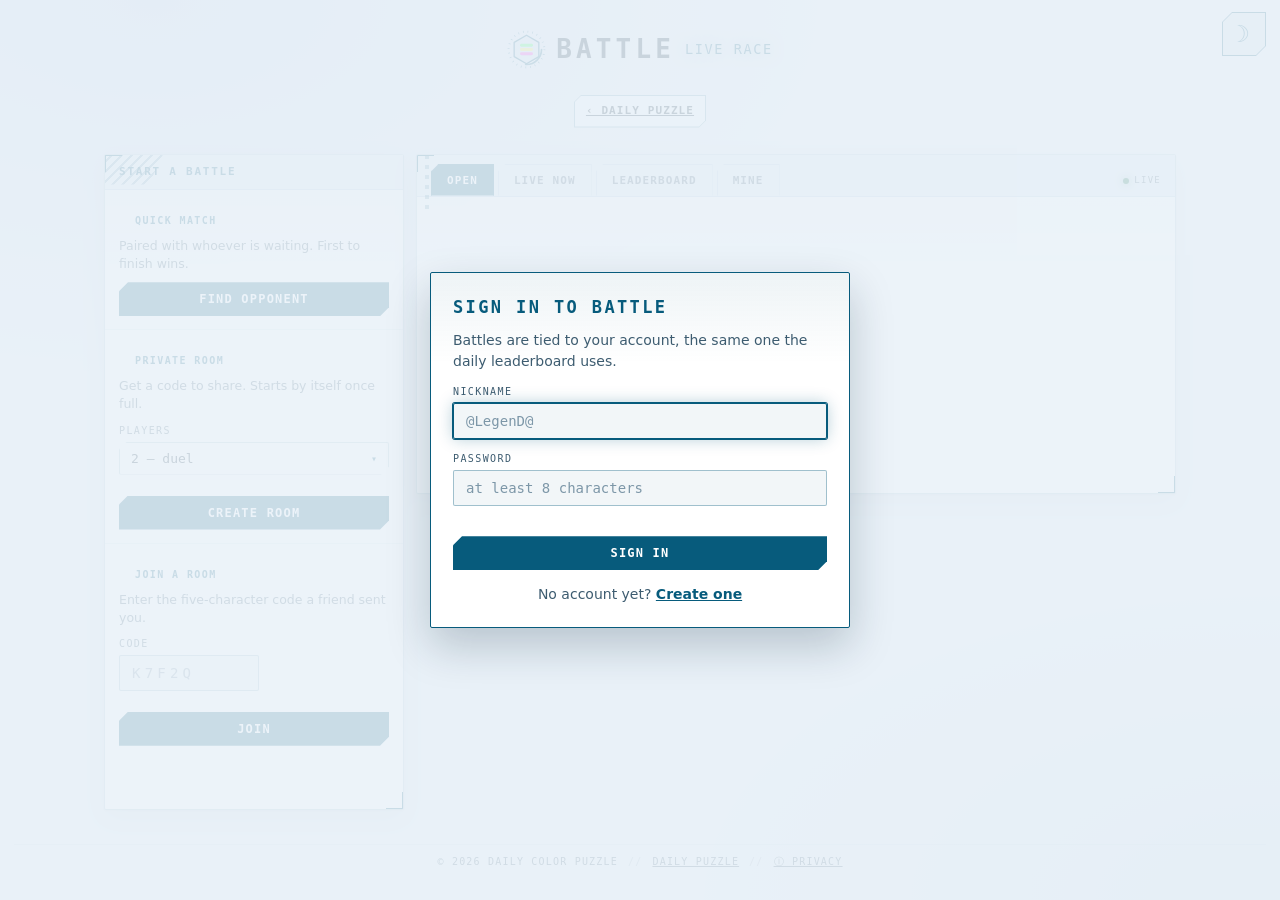
==== commit 7258055e: "Lobby: standings, live battles and spectating Three additions beside the open list.  Leaderboard ran" ====
--- a/public/battle.html
+++ b/public/battle.html
@@ -96,15 +96,27 @@
     <header class="hud-head tabhead">
       <div class="tabs" role="tablist" aria-label="Battles">
         <button type="button" class="tab" id="openTabBtn" role="tab"
-                aria-selected="true" aria-controls="openPane">Open battles</button>
+                aria-selected="true" aria-controls="openPane">Open</button>
+        <button type="button" class="tab" id="liveTabBtn" role="tab"
+                aria-selected="false" aria-controls="livePane" tabindex="-1">Live now</button>
+        <button type="button" class="tab" id="rankTabBtn" role="tab"
+                aria-selected="false" aria-controls="rankPane" tabindex="-1">Leaderboard</button>
         <button type="button" class="tab" id="mineTabBtn" role="tab"
-                aria-selected="false" aria-controls="minePane" tabindex="-1">My battles</button>
+                aria-selected="false" aria-controls="minePane" tabindex="-1">Mine</button>
       </div>
       <span class="live" id="openLive"><i></i>live</span>
     </header>
 
     <div class="tabpane" id="openPane" role="tabpanel" aria-labelledby="openTabBtn">
       <div class="lb-wrap lb-wrap-tall" id="openList"></div>
+    </div>
+
+    <div class="tabpane" id="livePane" role="tabpanel" aria-labelledby="liveTabBtn" hidden>
+      <div class="lb-wrap lb-wrap-tall" id="liveList"></div>
+    </div>
+
+    <div class="tabpane" id="rankPane" role="tabpanel" aria-labelledby="rankTabBtn" hidden>
+      <div class="lb-wrap lb-wrap-tall" id="rankList"></div>
     </div>
 
     <div class="tabpane" id="minePane" role="tabpanel" aria-labelledby="mineTabBtn" hidden>
@@ -135,6 +147,18 @@
     <button type="button" id="startBtn" class="btn btn-primary" hidden>Start now</button>
     <button type="button" id="leaveBtn" class="btn btn-ghost">Leave</button>
   </div>
+</section>
+
+<!-- Spectating --------------------------------------------------------- -->
+<section class="hud watch" id="watch" hidden aria-labelledby="watchTitle">
+  <span class="hud-rail" aria-hidden="true"></span>
+  <header class="hud-head">
+    <h2 id="watchTitle">Watching <b id="watchCode">&mdash;</b></h2>
+    <span class="live" id="watchLive"><i></i>live</span>
+    <button type="button" id="watchLeave" class="btn btn-ghost btn-sm">Back to lobby</button>
+  </header>
+  <p class="rival-foot">Tube fill only &mdash; colours stay private to each player.</p>
+  <div class="rivals rivals-many" id="watchGrid"></div>
 </section>
 
 <!-- Arena ------------------------------------------------------------- -->
--- a/public/styles.css
+++ b/public/styles.css
@@ -638,6 +638,7 @@
 /* ---------- top bar ---------- */
 
 .topbar {
+  position: relative;   /* the battle link centres against this */
   display: flex;
   align-items: center;
   gap: 16px;
@@ -675,6 +676,39 @@
   font-variant-numeric: tabular-nums;
   text-shadow: 0 0 10px rgb(var(--accent-rgb) / 0.4);
 }
+/* Centred on the puzzle header itself, not on the space left over. Auto
+   margins would only split the gap with the goal chip's own auto margin,
+   which put it well right of centre. */
+/* Three parts: stats, the battle link, the goal chip. Equal side columns put
+   the link on the header's true centre while still occupying its own space —
+   centring it absolutely was exact but sat on top of "Selected:". The rules
+   are scoped so they outrank the shared .btn block, which sets position and
+   is declared later in this file. */
+.topbar-3up {
+  display: grid;
+  grid-template-columns: minmax(0, 1fr) auto minmax(0, 1fr);
+  align-items: center;
+}
+.bar-left {
+  display: flex;
+  align-items: center;
+  gap: 16px;
+  flex-wrap: wrap;
+  min-width: 0;
+}
+.topbar .battle-cta {
+  justify-self: center;
+  /* The panel's chamfer forces a big left padding, so the grid's content box
+     is 84px narrower on the left than the right and "centre" landed 42px off
+     the bar's visible middle. Shifting by half the difference is visual only:
+     the column keeps its place, so nothing collides. */
+  transform: translateX(calc((var(--chamfer) + 50px) / -2));
+  text-decoration: none;
+  white-space: nowrap;
+}
+.topbar .battle-cta:hover { text-decoration: none; }
+.topbar-3up .goal { margin-left: 0; justify-self: end; }
+
 .goal {
   margin-left: auto;
   padding: 5px 12px;
@@ -1906,6 +1940,10 @@
 @media (max-width: 760px) {
   /* Keep the countdown clear of the fixed toggle in the corner. */
   .countdown { padding-right: 44px; }
+  /* Too narrow for three columns; the header stacks instead. */
+  .topbar-3up { display: flex; }
+  .topbar-3up .goal { margin-left: auto; }
+  .topbar .battle-cta { transform: none; }
   .controls { flex-wrap: wrap; }
   .hist-summary { order: 3; flex: 1 1 100%; white-space: normal; }
   .histstrip { order: 4; flex: 1 1 100%; }
@@ -2220,6 +2258,33 @@
 .lb-open .joinbtn:disabled { opacity: 0.4; }
 .lb-open .pill { margin-left: 6px; }
 
+.lb-open .watchbtn { --notch: 6px; padding: 5px 10px; font-size: 11px; white-space: nowrap; }
+.vs {
+  color: var(--ink-dim);
+  font-size: 10px;
+  letter-spacing: 0.1em;
+  padding: 0 2px;
+}
+
+/* ---------- spectating ---------- */
+
+.watch {
+  max-width: 1180px;
+  margin: 0 auto 22px;
+  padding-bottom: 14px;
+}
+.watch .rivals { padding: 0 14px; }
+.watch-over {
+  grid-column: 1 / -1;
+  margin: 0 0 4px;
+  font-family: var(--font-mono);
+  font-size: 12px;
+  letter-spacing: 0.08em;
+  text-transform: uppercase;
+  color: var(--accent);
+}
+#watchCode { color: var(--accent); letter-spacing: 0.2em; }
+
 /* ---------- waiting room ---------- */
 
 .room-code {
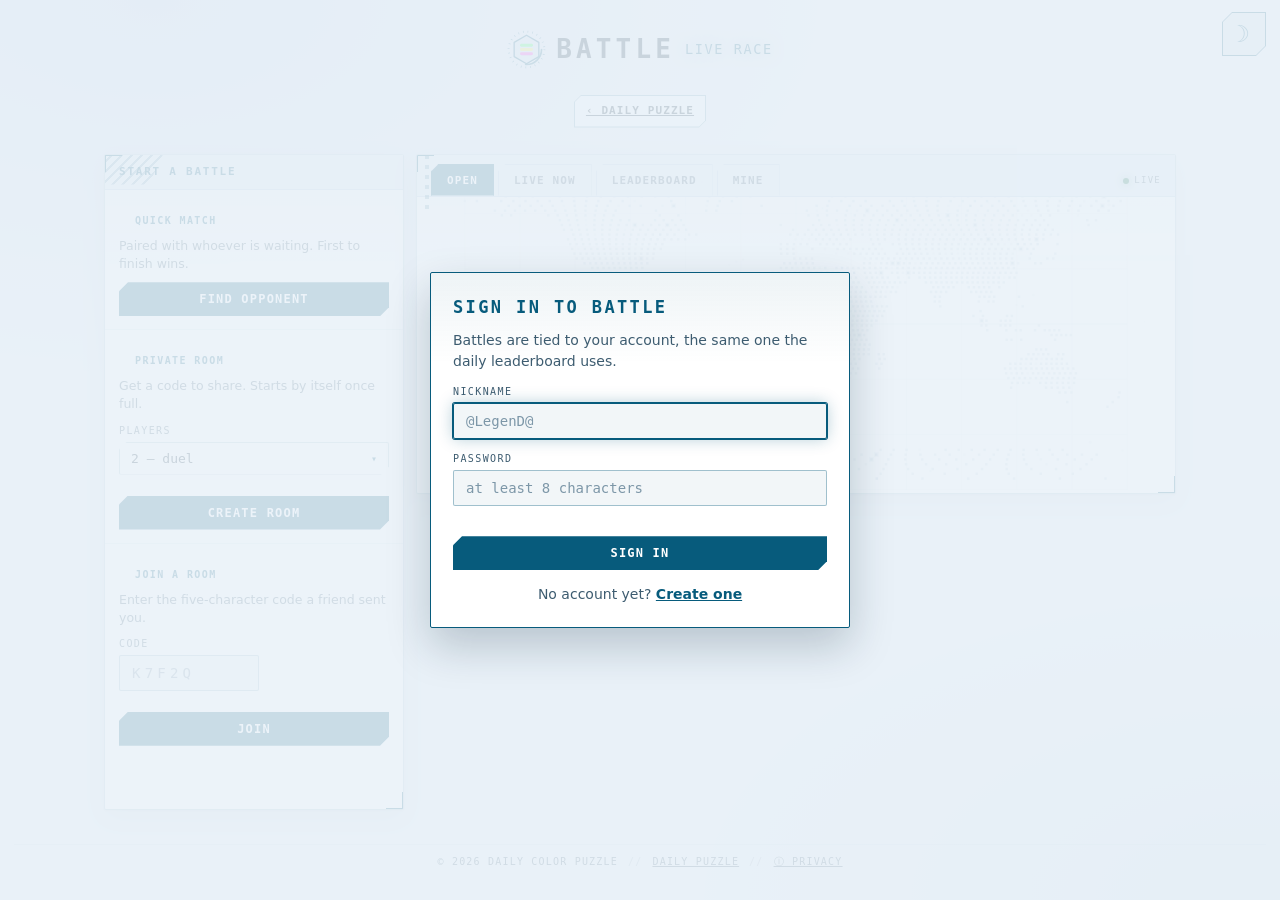
==== commit afbaa97a: "The world map, on the battle page too Extracted from game.js into worldmap.js so both pages draw the" ====
--- a/public/battle.html
+++ b/public/battle.html
@@ -92,6 +92,7 @@
 
   <!-- The main event: every room you can walk into, live. -->
   <section class="hud lobby-main" aria-labelledby="openTabBtn">
+    <canvas class="worldmap" aria-hidden="true"></canvas>
     <span class="hud-rail" aria-hidden="true"></span>
     <header class="hud-head tabhead">
       <div class="tabs" role="tablist" aria-label="Battles">
@@ -167,6 +168,7 @@
 
     <!-- The player's own panel: the same structure as the daily puzzle. -->
     <div class="game" id="game">
+      <canvas class="worldmap" aria-hidden="true"></canvas>
       <span class="hud-hatch" aria-hidden="true"></span>
       <header class="topbar">
         <span class="brand">Battle <b id="arenaCode">&mdash;</b></span>
@@ -274,6 +276,8 @@
   <a href="privacy.html">&#9432; Privacy</a>
 </footer>
 
+<script src="earth.js"></script>
+<script src="worldmap.js"></script>
 <script src="fx.js"></script>
 <script src="battle.js"></script>
 </body>
--- a/public/styles.css
+++ b/public/styles.css
@@ -307,7 +307,13 @@
    panel's own contents are lifted over it explicitly. */
 .game > .topbar,
 .game > .board,
-.game > .controls { position: relative; z-index: 1; }
+.game > .controls,
+.lobby-main > .hud-head,
+.lobby-main > .tabpane { position: relative; z-index: 1; }
+
+/* The lobby's map is a backdrop for a list of text, so it sits further back
+   than the puzzle panel's. */
+.lobby-main > .worldmap { opacity: 0.4; }
 
 /* ---------- theme toggle ----------
    Pinned opposite the countdown so the two corners balance, and out of the
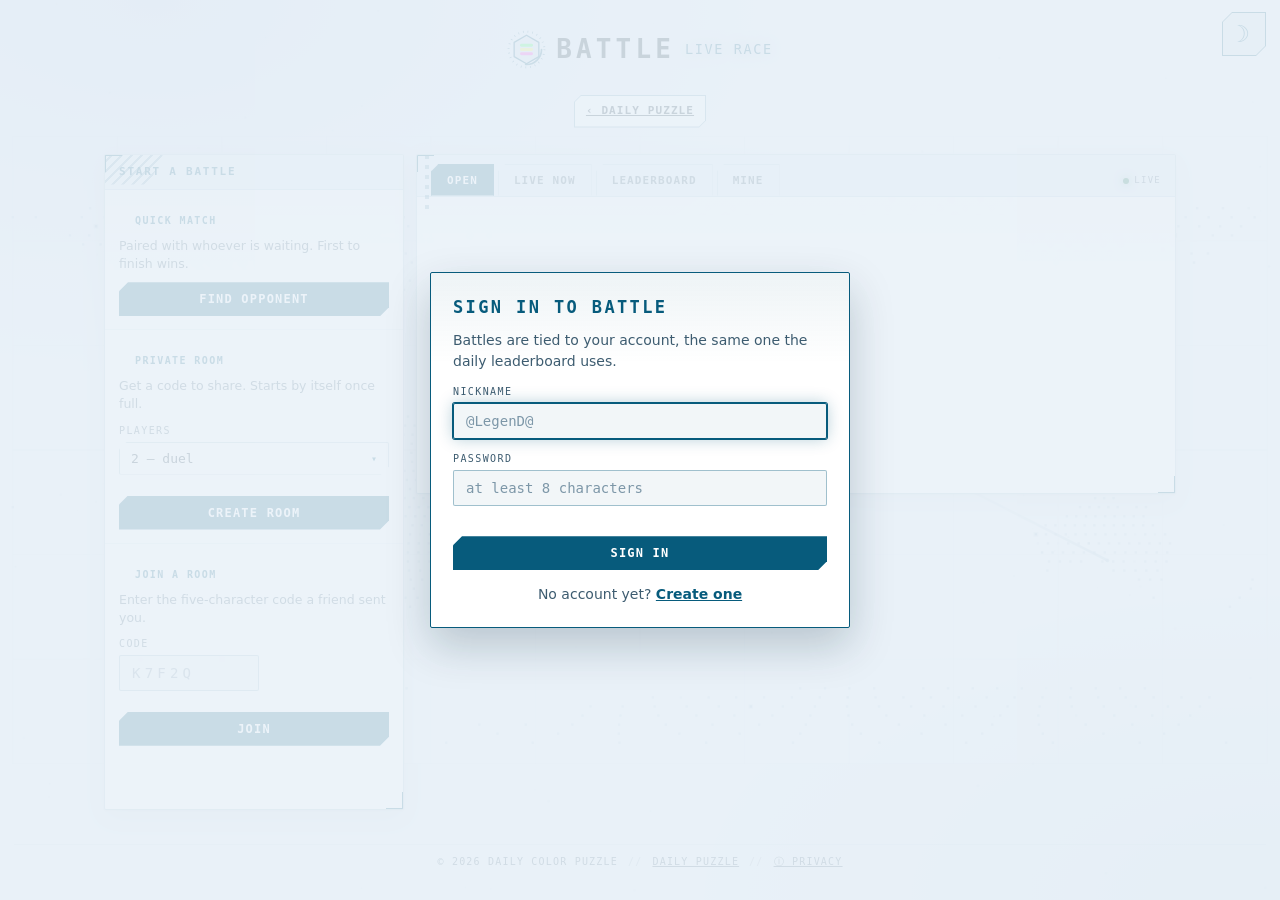
==== commit 09f4c761: "Battle page: the map backs the whole window It was drawn inside two panels, which is not what was as" ====
--- a/public/battle.html
+++ b/public/battle.html
@@ -10,6 +10,10 @@
 <link rel="icon" href="data:image/svg+xml,<svg xmlns='http://www.w3.org/2000/svg' viewBox='0 0 32 32'><rect width='32' height='32' fill='%23030711'/><circle cx='16' cy='16' r='14' fill='none' stroke='%23ff2be0' stroke-width='1.1' stroke-dasharray='1 3' opacity='.8'/><path d='M16 4.5 26.1 10.25 26.1 21.75 16 27.5 5.9 21.75 5.9 10.25Z' fill='none' stroke='%23ff2be0' stroke-width='1.6'/><rect x='10.5' y='11.4' width='11' height='2.5' rx='1.25' fill='%2331ff5a'/><rect x='10.5' y='14.9' width='11' height='2.5' rx='1.25' fill='%23f2ee4a'/><rect x='10.5' y='18.4' width='11' height='2.5' rx='1.25' fill='%23ff2be0'/></svg>">
 </head>
 <body class="battlepage">
+
+<!-- The map is the page's backdrop here, not a panel's: it sits behind every
+     screen the battle page shows. -->
+<canvas class="worldmap worldmap-page" id="earth" aria-hidden="true"></canvas>
 
 <button type="button" id="themeBtn" class="themetoggle" title="Switch theme"
         aria-label="Switch between dark and light theme">&#9789;</button>
@@ -92,7 +96,6 @@
 
   <!-- The main event: every room you can walk into, live. -->
   <section class="hud lobby-main" aria-labelledby="openTabBtn">
-    <canvas class="worldmap" aria-hidden="true"></canvas>
     <span class="hud-rail" aria-hidden="true"></span>
     <header class="hud-head tabhead">
       <div class="tabs" role="tablist" aria-label="Battles">
@@ -168,7 +171,6 @@
 
     <!-- The player's own panel: the same structure as the daily puzzle. -->
     <div class="game" id="game">
-      <canvas class="worldmap" aria-hidden="true"></canvas>
       <span class="hud-hatch" aria-hidden="true"></span>
       <header class="topbar">
         <span class="brand">Battle <b id="arenaCode">&mdash;</b></span>
--- a/public/styles.css
+++ b/public/styles.css
@@ -307,13 +307,28 @@
    panel's own contents are lifted over it explicitly. */
 .game > .topbar,
 .game > .board,
-.game > .controls,
-.lobby-main > .hud-head,
-.lobby-main > .tabpane { position: relative; z-index: 1; }
-
-/* The lobby's map is a backdrop for a list of text, so it sits further back
-   than the puzzle panel's. */
-.lobby-main > .worldmap { opacity: 0.4; }
+.game > .controls { position: relative; z-index: 1; }
+
+/* On the battle page the map backs the whole window rather than a panel, so
+   it is fixed to the viewport and every top-level block is lifted over it.
+   Only the flow containers are listed: giving `position: relative` to the
+   fixed toggle or the overlays would tear them off their own anchors. */
+.worldmap-page {
+  position: fixed;
+  inset: 0;
+  width: 100%;
+  height: 100%;
+  z-index: 0;
+  opacity: 0.5;
+  pointer-events: none;
+}
+.battlepage > h1,
+.battlepage > .battle-nav,
+.battlepage > .lobby,
+.battlepage > .room,
+.battlepage > .watch,
+.battlepage > .arena,
+.battlepage > .footnote { position: relative; z-index: 1; }
 
 /* ---------- theme toggle ----------
    Pinned opposite the countdown so the two corners balance, and out of the
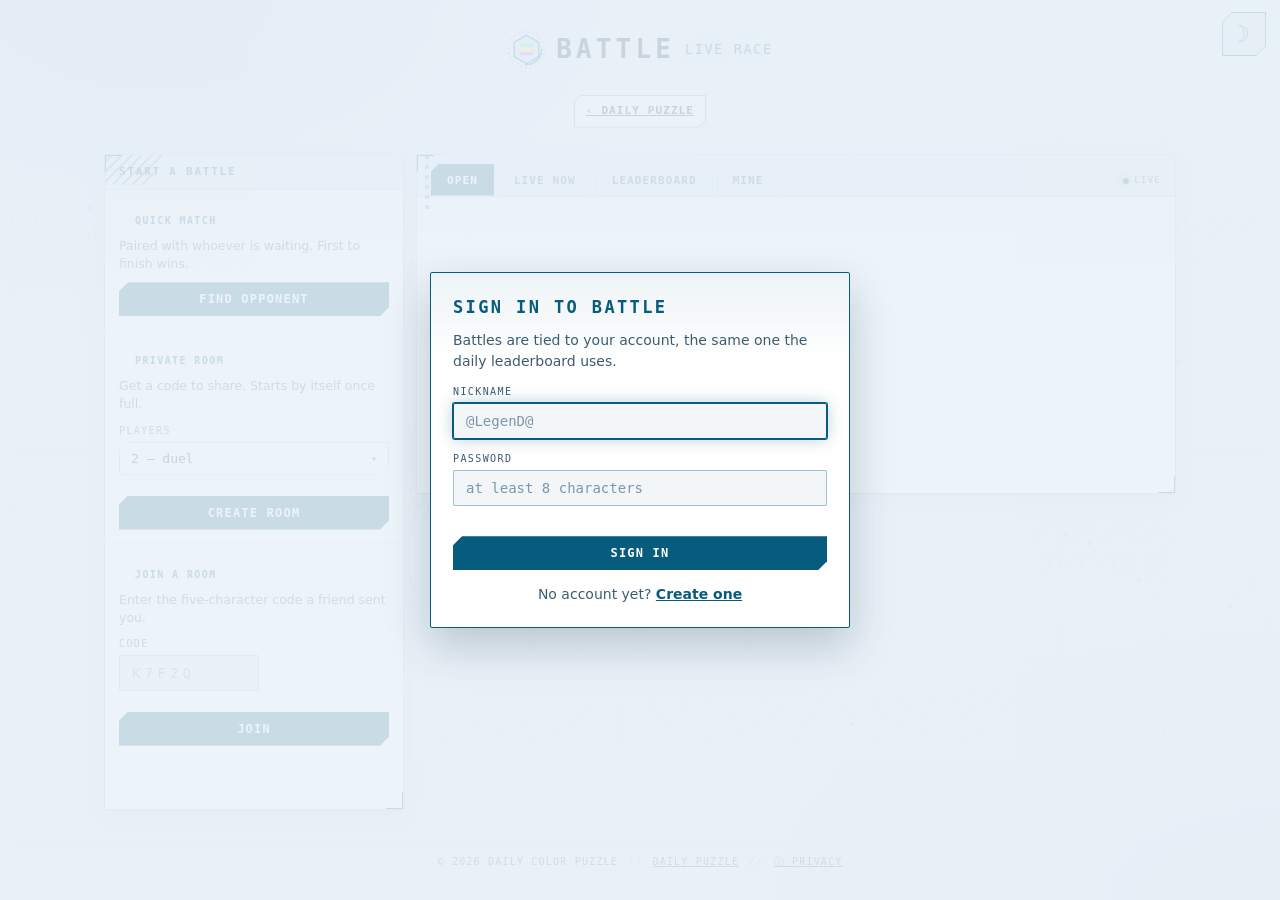
==== commit 0223269c: "Selected reading moves to the header's right edge, in bold The header is a three-column grid, but th" ====
--- a/public/battle.html
+++ b/public/battle.html
@@ -175,9 +175,11 @@
       <header class="topbar">
         <span class="brand">Battle <b id="arenaCode">&mdash;</b></span>
         <span class="stat">Moves: <b id="myMoves">0</b></span>
-        <span class="stat">Selected: <b id="mySelected">None</b></span>
         <span class="solved-chip" id="solvedChip" hidden>&#10003; Solved</span>
-        <span class="goal" id="parStat" hidden>Par: <b id="parVal">&mdash;</b></span>
+        <span class="bar-right">
+          <span class="goal" id="parStat" hidden>Par: <b id="parVal">&mdash;</b></span>
+          <span class="stat stat-sel">Selected: <b id="mySelected">None</b></span>
+        </span>
       </header>
 
       <main class="board" id="myBoard" aria-label="Your board"></main>
--- a/public/styles.css
+++ b/public/styles.css
@@ -717,6 +717,37 @@
   flex-wrap: wrap;
   min-width: 0;
 }
+
+/* The selection is the one reading that changes while you play, so it sits at
+   the end of the header where the eye returns, not buried among the stats. */
+.bar-right {
+  display: flex;
+  align-items: center;
+  justify-content: flex-end;
+  gap: 14px;
+  flex-wrap: wrap;
+  min-width: 0;
+  margin-left: auto;   /* for the battle page's plain flex header */
+}
+/* Each part is pinned to its own column. Without this the battle link's
+   `hidden` state changes auto-placement: with only two children in flow, the
+   right-hand group slid into the middle column and sat mid-header. */
+.topbar-3up > .bar-left { grid-column: 1; }
+.topbar-3up > .battle-cta { grid-column: 2; }
+.topbar-3up > .bar-right { grid-column: 3; justify-self: end; margin-left: 0; }
+.bar-right .goal { margin-left: 0; }
+
+.stat-sel {
+  font-weight: 700;
+  color: var(--ink);
+  white-space: nowrap;
+  /* Last in the row, so it holds the right edge. A minimum width stops the
+     header twitching as the label goes from "None" to "Tube 10". */
+  order: 2;
+  min-width: 9.5em;
+  text-align: right;
+}
+.stat-sel b { color: var(--accent); }
 .topbar .battle-cta {
   justify-self: center;
   /* The panel's chamfer forces a big left padding, so the grid's content box
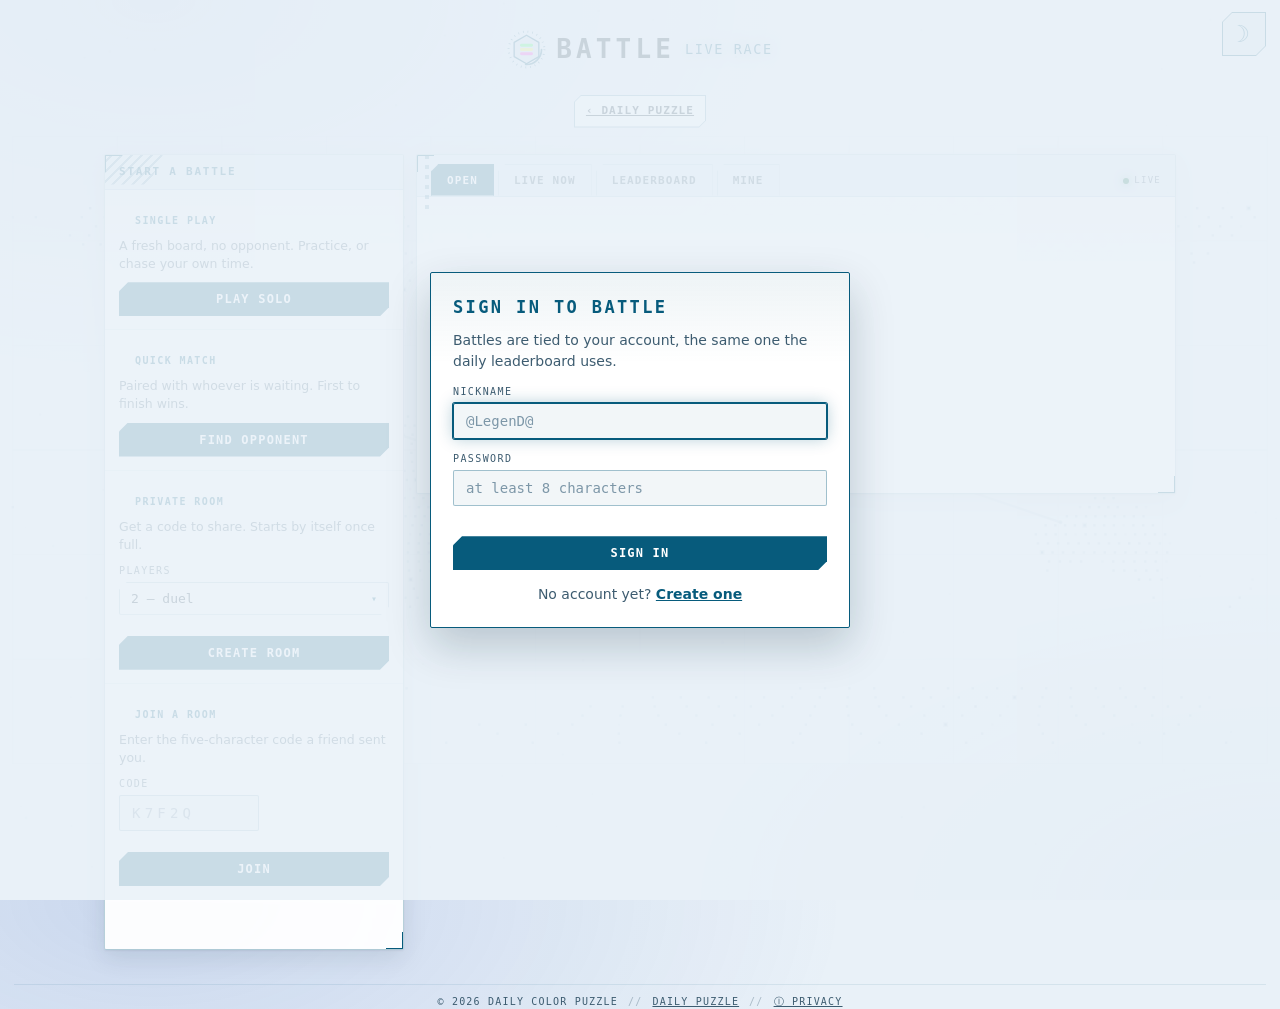
==== commit c1dc0dbf: "Single play: a battle board with nobody to race A board of your own, dealt fresh, measured against p" ====
--- a/public/battle.html
+++ b/public/battle.html
@@ -45,6 +45,12 @@
     <header class="hud-head">
       <h2 id="lobbyTitle">Start a battle</h2>
     </header>
+
+    <div class="act">
+      <h3 class="lb-h3">Single play</h3>
+      <p class="lobby-note">A fresh board, no opponent. Practice, or chase your own time.</p>
+      <button type="button" id="soloBtn" class="btn btn-primary btn-wide">Play solo</button>
+    </div>
 
     <div class="act">
       <h3 class="lb-h3">Quick match</h3>
--- a/public/styles.css
+++ b/public/styles.css
@@ -741,10 +741,14 @@
   font-weight: 700;
   color: var(--ink);
   white-space: nowrap;
-  /* Last in the row, so it holds the right edge. A minimum width stops the
-     header twitching as the label goes from "None" to "Tube 10". */
+  /* Last in the row, so it holds the right edge, and wide enough for the
+     longest reading it can show. "Selected: Tube 12" is 17 monospace
+     characters plus the bar's 0.08em letter-spacing on each — derived rather
+     than guessed, so it holds if the font size changes. One spare character
+     of slack. Without it the label grew as you selected and shoved the goal
+     chip sideways. */
   order: 2;
-  min-width: 9.5em;
+  min-width: calc(18ch + 1.5em);
   text-align: right;
 }
 .stat-sel b { color: var(--accent); }
@@ -2415,6 +2419,11 @@
 .battle-layout > .game { order: 1; }
 .battle-layout > .rivalbox { order: 2; }
 
+/* Single play has no opponent, so the puzzle takes the whole width rather
+   than leaving a column of nothing beside it. */
+.is-solo .battle-layout { grid-template-columns: minmax(0, 760px); }
+.is-solo .rivalbox { display: none; }
+
 .rivalbox { padding-bottom: 12px; }
 .rival-foot {
   margin: 10px 14px 0;
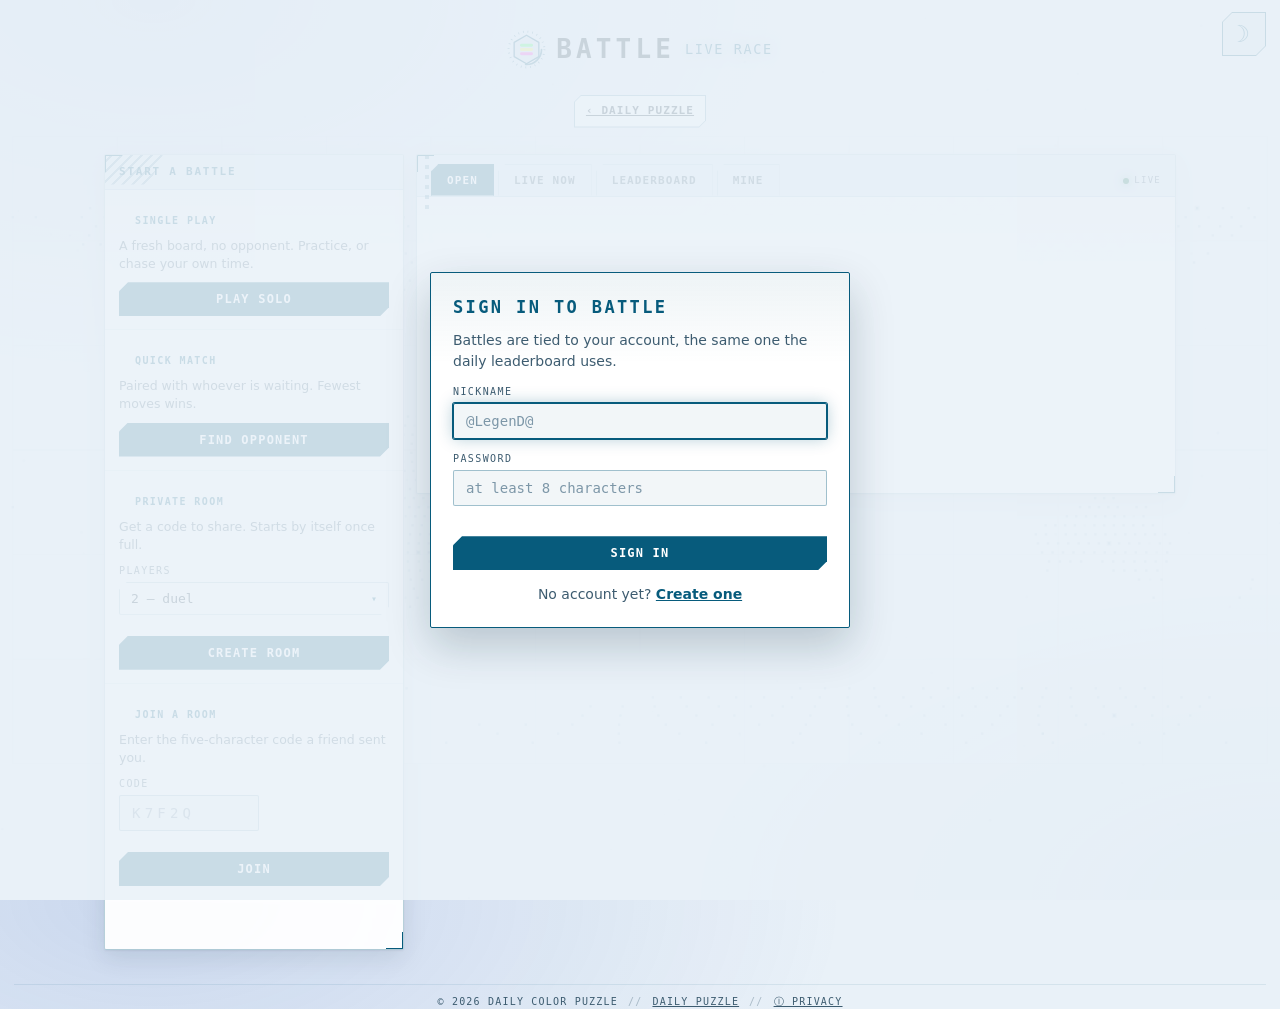
==== commit 45650ac1: "Battles are won on moves, and undo no longer costs one Fewest moves takes it, time only separating p" ====
--- a/public/battle.html
+++ b/public/battle.html
@@ -4,7 +4,7 @@
 <meta charset="utf-8">
 <meta name="viewport" content="width=device-width, initial-scale=1, viewport-fit=cover">
 <title>Battle &middot; Daily Color Puzzle</title>
-<meta name="description" content="Race other players on a freshly dealt color puzzle. Every finish is ranked; the last player left has nobody to race.">
+<meta name="description" content="Race other players on a freshly dealt color puzzle. Fewest moves wins, and every finish is ranked.">
 <meta name="theme-color" content="#030711">
 <link rel="stylesheet" href="styles.css">
 <link rel="icon" href="data:image/svg+xml,<svg xmlns='http://www.w3.org/2000/svg' viewBox='0 0 32 32'><rect width='32' height='32' fill='%23030711'/><circle cx='16' cy='16' r='14' fill='none' stroke='%23ff2be0' stroke-width='1.1' stroke-dasharray='1 3' opacity='.8'/><path d='M16 4.5 26.1 10.25 26.1 21.75 16 27.5 5.9 21.75 5.9 10.25Z' fill='none' stroke='%23ff2be0' stroke-width='1.6'/><rect x='10.5' y='11.4' width='11' height='2.5' rx='1.25' fill='%2331ff5a'/><rect x='10.5' y='14.9' width='11' height='2.5' rx='1.25' fill='%23f2ee4a'/><rect x='10.5' y='18.4' width='11' height='2.5' rx='1.25' fill='%23ff2be0'/></svg>">
@@ -54,7 +54,7 @@
 
     <div class="act">
       <h3 class="lb-h3">Quick match</h3>
-      <p class="lobby-note">Paired with whoever is waiting. First to finish wins.</p>
+      <p class="lobby-note">Paired with whoever is waiting. Fewest moves wins.</p>
       <button type="button" id="quickBtn" class="btn btn-primary btn-wide">Find opponent</button>
     </div>
 
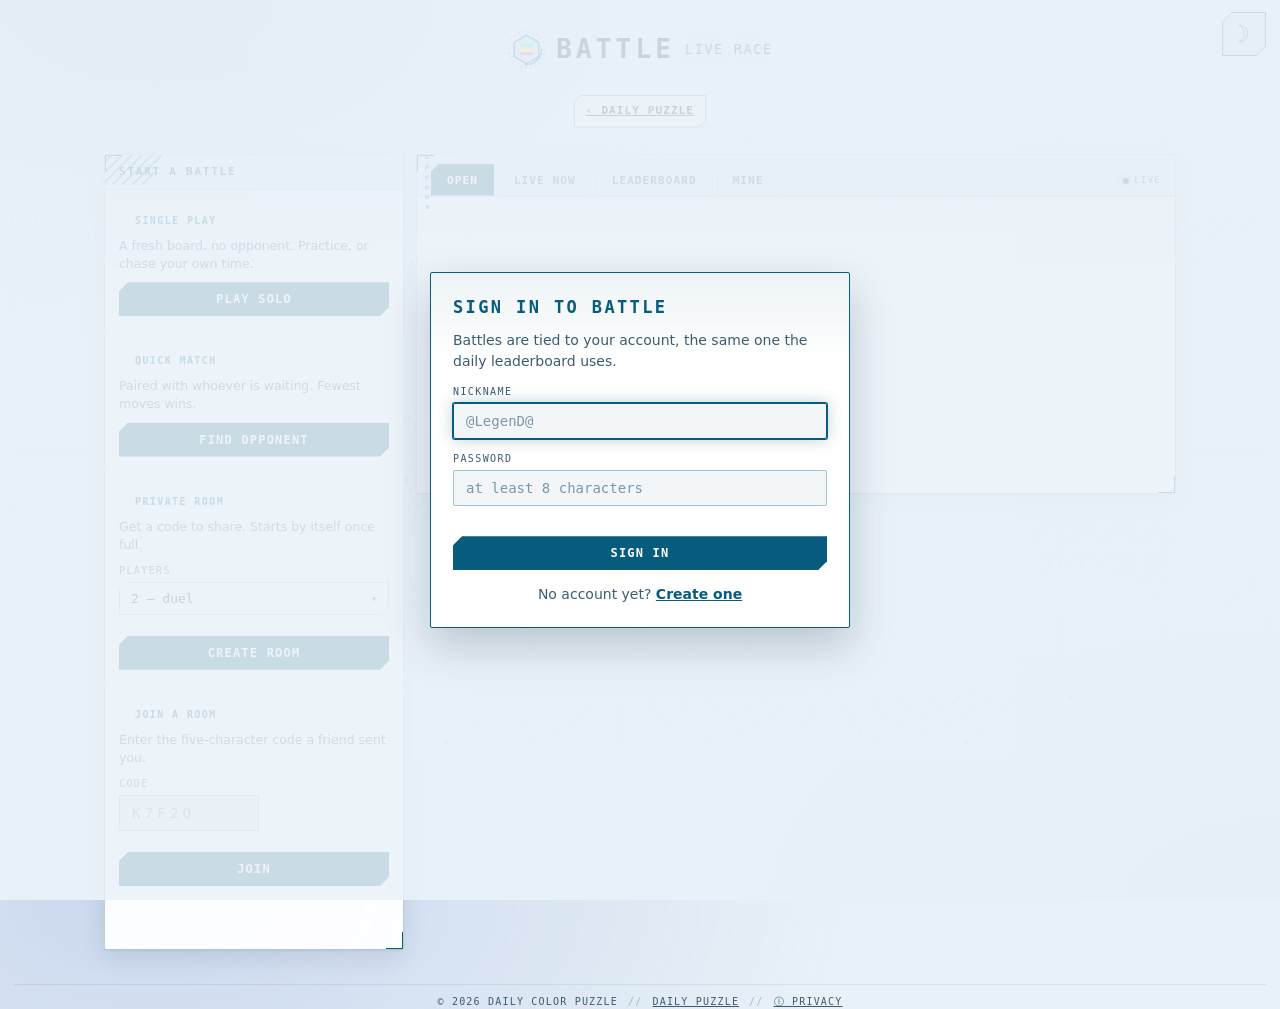
==== commit 45e1d00a: "Watching: full colour, laid out as a grid Somebody watching holds no board of their own, so there is" ====
--- a/public/battle.html
+++ b/public/battle.html
@@ -167,7 +167,7 @@
     <span class="live" id="watchLive"><i></i>live</span>
     <button type="button" id="watchLeave" class="btn btn-ghost btn-sm">Back to lobby</button>
   </header>
-  <p class="rival-foot">Tube fill only &mdash; colours stay private to each player.</p>
+  <p class="rival-foot">Watching &mdash; you see every board in full. The players see only each other’s tube fill.</p>
   <div class="rivals rivals-many" id="watchGrid"></div>
 </section>
 
--- a/public/styles.css
+++ b/public/styles.css
@@ -2325,11 +2325,48 @@
 /* ---------- spectating ---------- */
 
 .watch {
-  max-width: 1180px;
+  max-width: 1320px;
   margin: 0 auto 22px;
   padding-bottom: 14px;
 }
-.watch .rivals { padding: 0 14px; }
+/* Watching is a wide view, not a narrow column: the boards lay out as a grid,
+   up to four across, so a full room reads as one picture. */
+.watch .rivals {
+  padding: 0 14px;
+  max-height: none;
+  overflow: visible;
+  gap: 12px;
+}
+.watch .rivals[data-count="1"] { grid-template-columns: minmax(0, 420px); justify-content: center; }
+.watch .rivals[data-count="2"] { grid-template-columns: repeat(2, minmax(0, 1fr)); }
+.watch .rivals[data-count="3"] { grid-template-columns: repeat(3, minmax(0, 1fr)); }
+.watch .rivals[data-count="4"],
+.watch .rivals[data-count="5"],
+.watch .rivals[data-count="6"],
+.watch .rivals[data-count="7"],
+.watch .rivals[data-count="8"] { grid-template-columns: repeat(4, minmax(0, 1fr)); }
+
+/* A spectator's cards are full boards in colour, so they get room to breathe
+   rather than the arena's compressed thumbnails. */
+.watch .board-mini { gap: 5px; padding: 10px 11px 0; }
+.watch .board-mini .tube { gap: 3px; padding: 4px; }
+.watch .board-mini .block,
+.watch .board-mini .slot { height: 13px; border-radius: 5px; }
+.watch .rivals[data-count="3"] .board-mini .block,
+.watch .rivals[data-count="3"] .board-mini .slot { height: 12px; }
+.watch .rivals[data-count="4"] .board-mini .block,
+.watch .rivals[data-count="4"] .board-mini .slot,
+.watch .rivals[data-count="5"] .board-mini .block,
+.watch .rivals[data-count="5"] .board-mini .slot,
+.watch .rivals[data-count="6"] .board-mini .block,
+.watch .rivals[data-count="6"] .board-mini .slot,
+.watch .rivals[data-count="7"] .board-mini .block,
+.watch .rivals[data-count="7"] .board-mini .slot,
+.watch .rivals[data-count="8"] .board-mini .block,
+.watch .rivals[data-count="8"] .board-mini .slot { height: 10px; border-radius: 4px; }
+
+/* The colour tags are for the player's own board; at this size they clutter. */
+.watch .board-mini .tag { display: none; }
 .watch-over {
   grid-column: 1 / -1;
   margin: 0 0 4px;
@@ -2435,7 +2472,77 @@
   opacity: 0.75;
 }
 
-.rivals { display: grid; gap: 12px; padding: 0 12px; }
+/* The opponents column has to hold anything from one rival to seven, so the
+   cards are sized to the count rather than to the widest case. Left alone,
+   three full-size cards ran some 600px past the bottom of the puzzle. */
+.rivals {
+  display: grid;
+  gap: 12px;
+  padding: 0 12px;
+  /* Last resort for a full room: scroll inside the panel rather than drag the
+     page down past the board. */
+  max-height: 78vh;
+  overflow-y: auto;
+}
+
+/* Three still fit one per row, on smaller boards. */
+.rivals[data-count="3"] .board-mini { gap: 4px; padding: 8px 10px 0; }
+.rivals[data-count="3"] .board-mini .tube { gap: 2px; padding: 3px; }
+.rivals[data-count="3"] .board-mini .block,
+.rivals[data-count="3"] .board-mini .slot { height: 9px; border-radius: 4px; }
+
+/* Four or more: two per row, which buys back the height a single column
+   spends. Narrower cards mean shorter tubes, not clipped ones. */
+.rivals[data-count="4"],
+.rivals[data-count="5"],
+.rivals[data-count="6"],
+.rivals[data-count="7"],
+.rivals[data-count="8"] { grid-template-columns: 1fr 1fr; gap: 8px; }
+
+.rivals[data-count="4"] .board-mini,
+.rivals[data-count="5"] .board-mini,
+.rivals[data-count="6"] .board-mini,
+.rivals[data-count="7"] .board-mini,
+.rivals[data-count="8"] .board-mini { gap: 3px; padding: 7px 8px 0; }
+
+.rivals[data-count="4"] .board-mini .tube,
+.rivals[data-count="5"] .board-mini .tube,
+.rivals[data-count="6"] .board-mini .tube,
+.rivals[data-count="7"] .board-mini .tube,
+.rivals[data-count="8"] .board-mini .tube { gap: 2px; padding: 2px; }
+
+.rivals[data-count="4"] .board-mini .block,
+.rivals[data-count="4"] .board-mini .slot,
+.rivals[data-count="5"] .board-mini .block,
+.rivals[data-count="5"] .board-mini .slot,
+.rivals[data-count="6"] .board-mini .block,
+.rivals[data-count="6"] .board-mini .slot,
+.rivals[data-count="7"] .board-mini .block,
+.rivals[data-count="7"] .board-mini .slot,
+.rivals[data-count="8"] .board-mini .block,
+.rivals[data-count="8"] .board-mini .slot { height: 7px; border-radius: 3px; }
+
+/* The header wraps badly once a card is half-width; keep it on one line. */
+.rivals[data-count="4"] .side-head,
+.rivals[data-count="5"] .side-head,
+.rivals[data-count="6"] .side-head,
+.rivals[data-count="7"] .side-head,
+.rivals[data-count="8"] .side-head { padding: 7px 8px 0; gap: 5px; }
+.rivals[data-count="4"] .side-name,
+.rivals[data-count="5"] .side-name,
+.rivals[data-count="6"] .side-name,
+.rivals[data-count="7"] .side-name,
+.rivals[data-count="8"] .side-name { font-size: 10px; letter-spacing: 0.02em; }
+.rivals[data-count="4"] .side-meta,
+.rivals[data-count="5"] .side-meta,
+.rivals[data-count="6"] .side-meta,
+.rivals[data-count="7"] .side-meta,
+.rivals[data-count="8"] .side-meta { padding: 0 8px; font-size: 10px; }
+.rivals[data-count="4"] .pill,
+.rivals[data-count="5"] .pill,
+.rivals[data-count="6"] .pill,
+.rivals[data-count="7"] .pill,
+.rivals[data-count="8"] .pill { font-size: 9px; padding: 2px 4px; }
 
 .side {
   border: 1px solid var(--line-soft);
